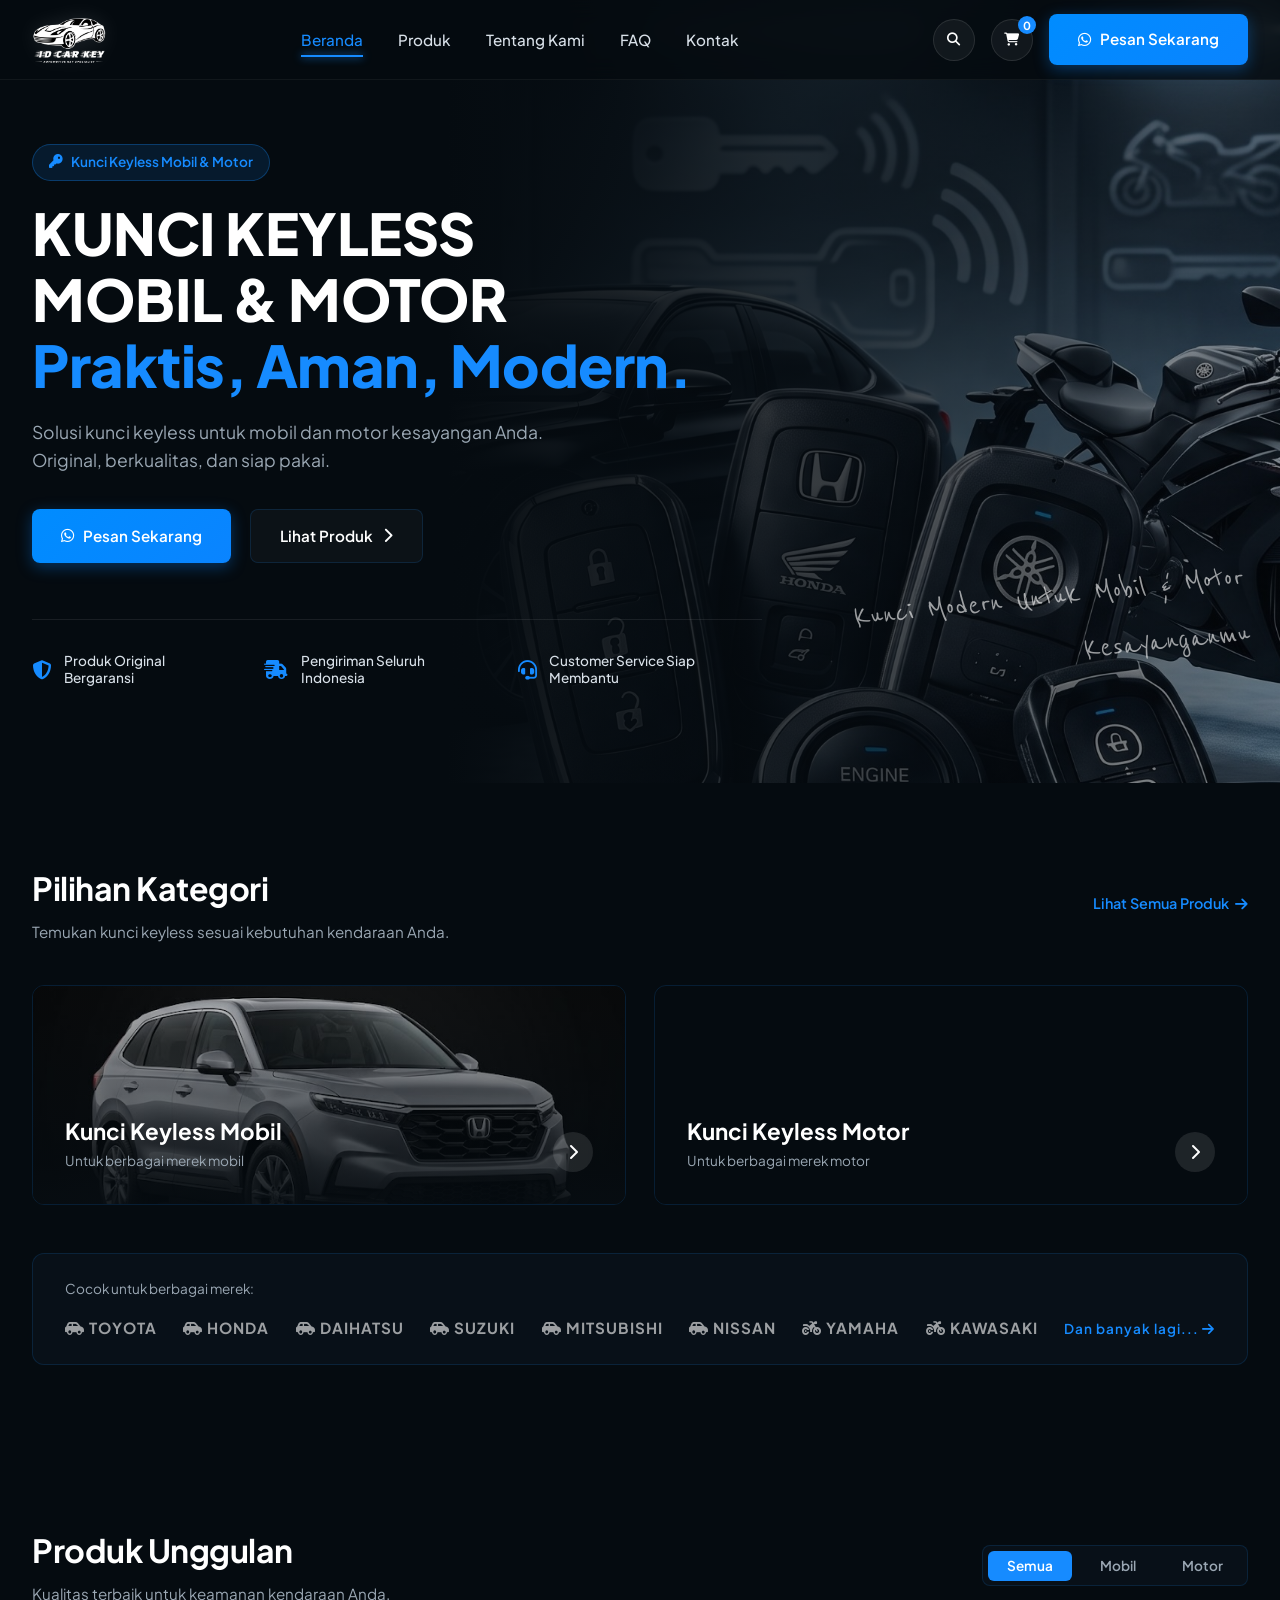
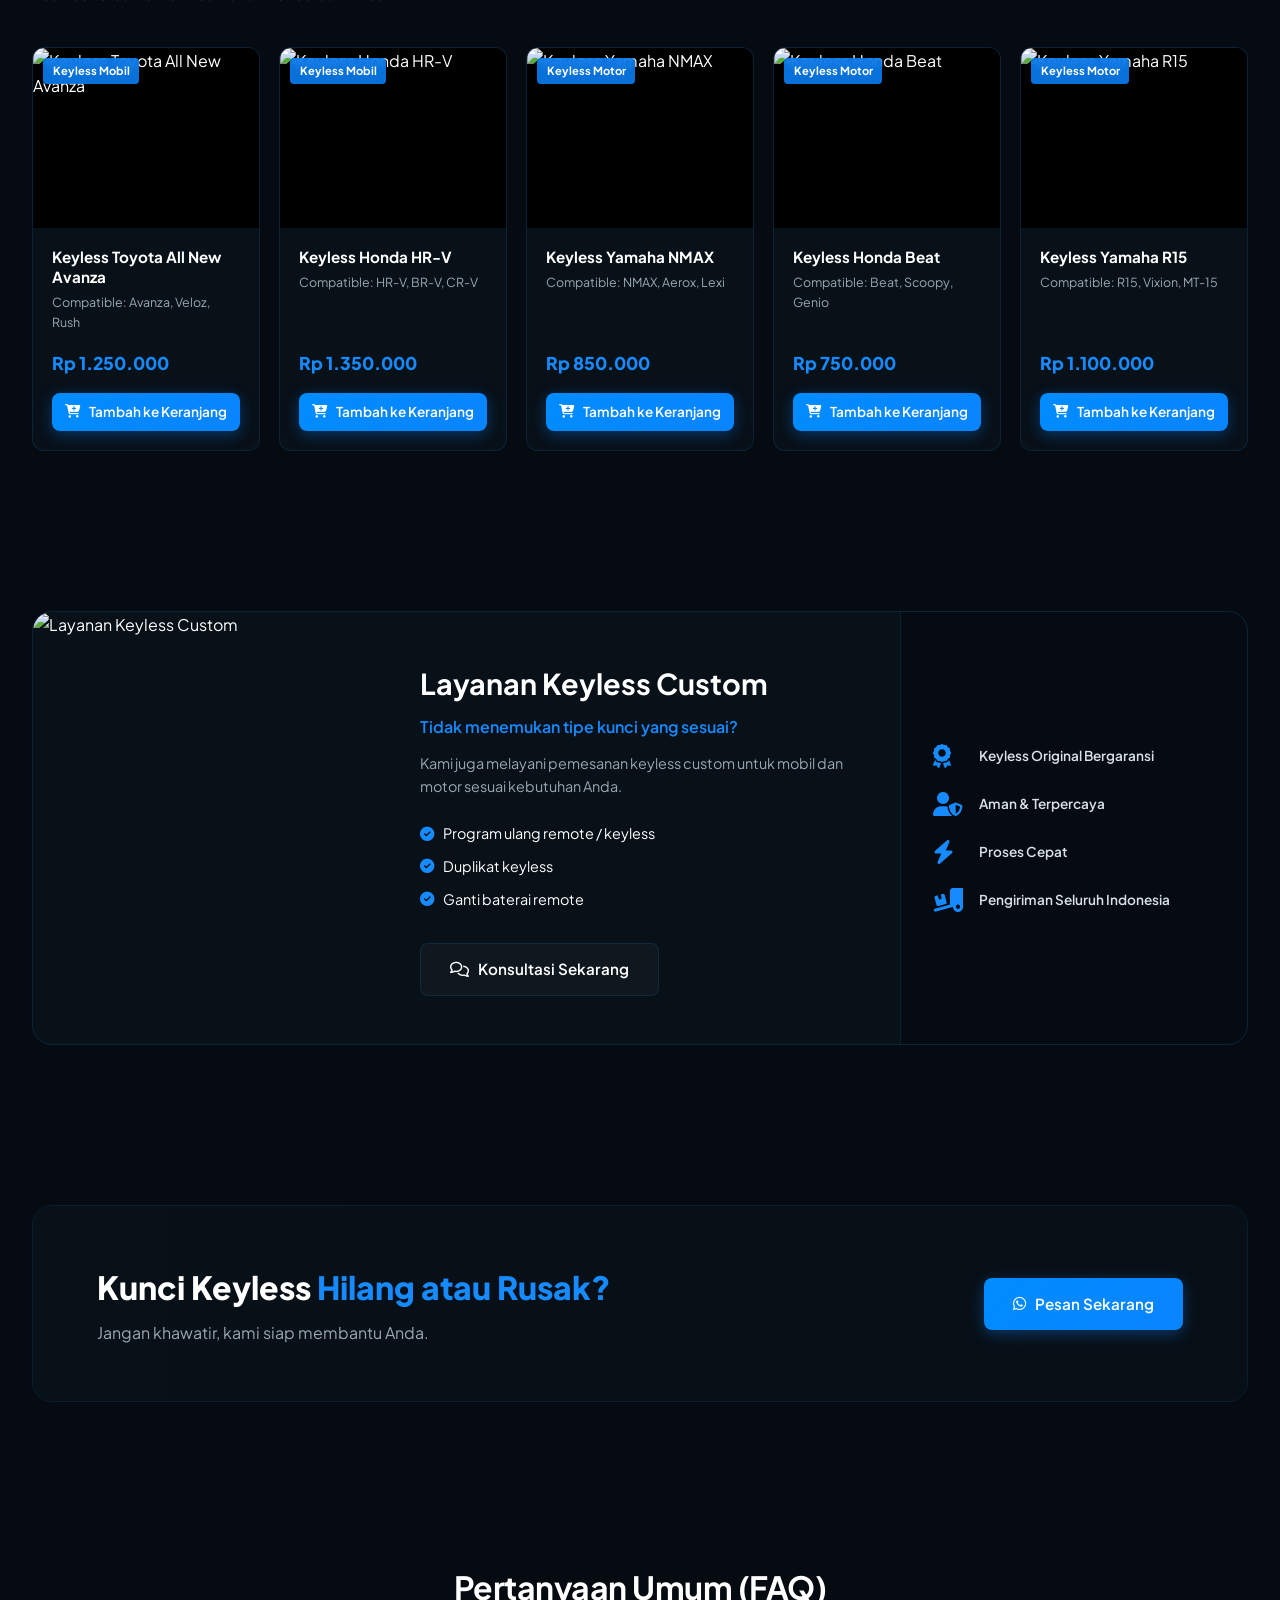
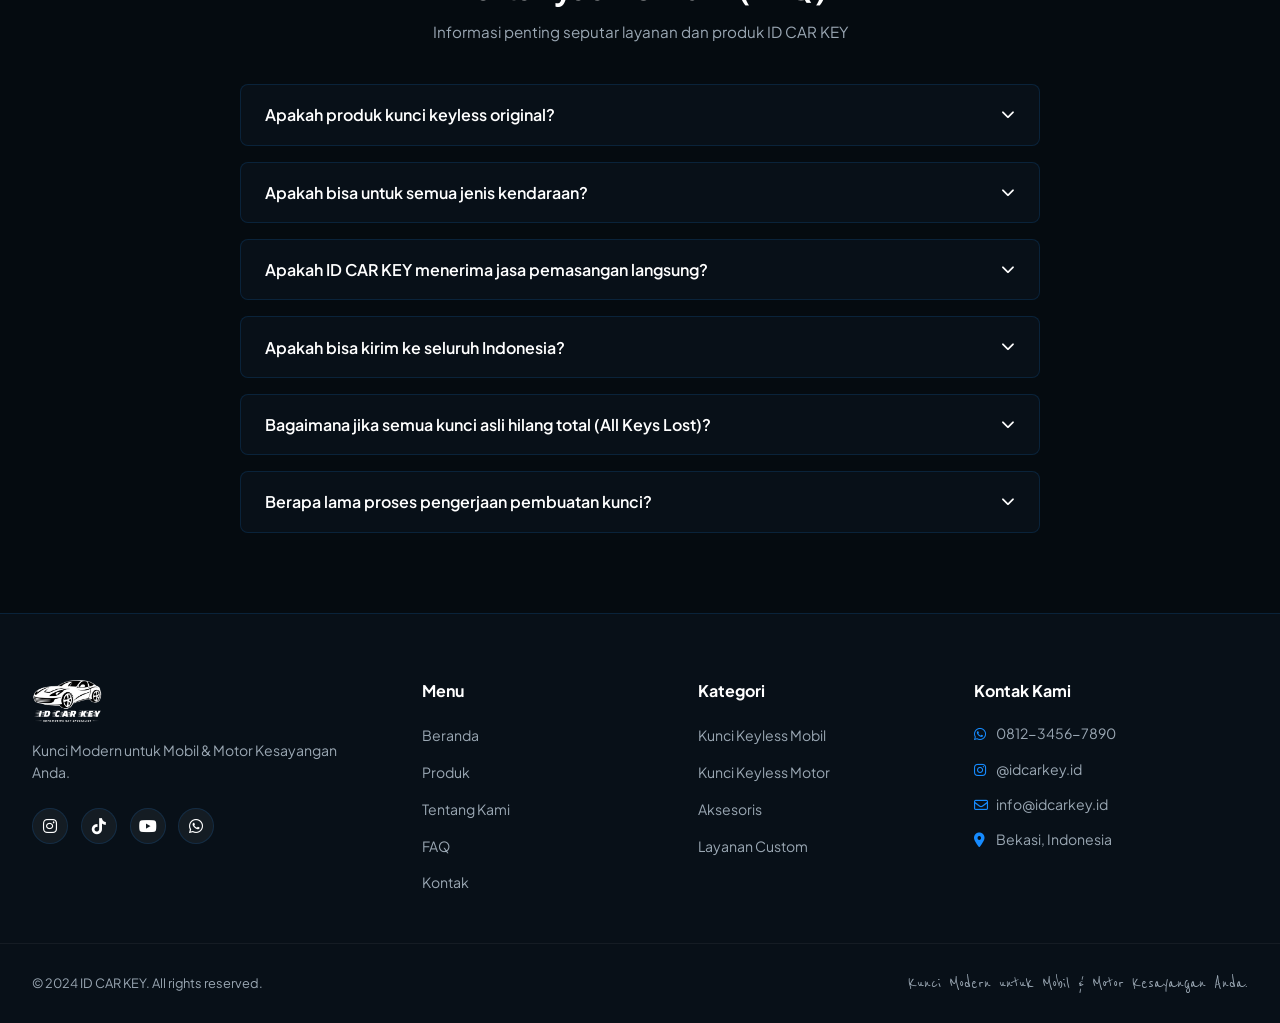
==== index.html @ 3a27d863 "Add files via upload" ====
<!DOCTYPE html>
<html lang="id">
<head>
    <meta charset="UTF-8">
    <meta name="viewport" content="width=device-width, initial-scale=1.0">
    <title>ID CAR KEY - Kunci Keyless Mobil & Motor</title>
    <meta name="description" content="ID CAR KEY menyediakan kunci keyless mobil dan motor, duplikat remote, keyless custom, dan layanan automotive key specialist profesional.">
    
    <!-- Google Fonts -->
    <link rel="preconnect" href="https://fonts.googleapis.com">
    <link rel="preconnect" href="https://fonts.gstatic.com" crossorigin>
    <link href="https://fonts.googleapis.com/css2?family=Plus+Jakarta+Sans:wght@400;500;600;700;800&family=Reenie+Beanie&display=swap" rel="stylesheet">
    
    <!-- Font Awesome Icons -->
    <link rel="stylesheet" href="https://cdnjs.cloudflare.com/ajax/libs/font-awesome/6.4.0/css/all.min.css">
    
    <!-- Main CSS -->
    <link rel="stylesheet" href="css/style.css">
</head>
<body>

    <!-- ==================== HEADER / NAVBAR ==================== -->
    <header class="header" id="header">
        <div class="container nav-container">
            <!-- Logo -->
            <a href="#" class="brand-logo">
                <img src="assets/images/logo.png" alt="ID CAR KEY Automotive Key Specialist Logo" class="logo-img">
            </a>

            <!-- Desktop Navigation Links -->
            <nav class="nav-menu">
                <ul class="nav-list">
                    <li><a href="#home" class="nav-link active">Beranda</a></li>
                    <li><a href="#produk" class="nav-link">Produk</a></li>
                    <li><a href="#tentang" class="nav-link">Tentang Kami</a></li>
                    <li><a href="#faq" class="nav-link">FAQ</a></li>
                    <li><a href="#kontak" class="nav-link">Kontak</a></li>
                </ul>
            </nav>

            <!-- Nav Action Buttons -->
            <div class="nav-actions">
                <button class="icon-btn" id="search-toggle-btn" aria-label="Cari Produk">
                    <i class="fa-solid fa-magnifying-glass"></i>
                </button>
                <button class="icon-btn cart-btn" id="cart-toggle-btn" aria-label="Keranjang Belanja">
                    <i class="fa-solid fa-cart-shopping"></i>
                    <span class="cart-badge" id="cart-badge-count">0</span>
                </button>
                <a href="https://wa.me/6281234567890?text=Halo%20ID%20CAR%20KEY%2C%20saya%20ingin%20konsultasi%20mengenai%20kunci%20keyless." target="_blank" class="btn btn-primary nav-cta-btn">
                    <i class="fa-brands fa-whatsapp"></i> Pesan Sekarang
                </a>
                <button class="hamburger-btn" id="hamburger-btn" aria-label="Buka Menu Mobile">
                    <span></span>
                    <span></span>
                    <span></span>
                </button>
            </div>
        </div>

        <!-- Mobile Navigation Drawer -->
        <div class="mobile-menu" id="mobile-menu">
            <ul class="mobile-nav-list">
                <li><a href="#home" class="mobile-nav-link">Beranda</a></li>
                <li><a href="#produk" class="mobile-nav-link">Produk</a></li>
                <li><a href="#tentang" class="mobile-nav-link">Tentang Kami</a></li>
                <li><a href="#faq" class="mobile-nav-link">FAQ</a></li>
                <li><a href="#kontak" class="mobile-nav-link">Kontak</a></li>
            </ul>
            <div class="mobile-menu-footer">
                <a href="https://wa.me/6281234567890?text=Halo%20ID%20CAR%20KEY%2C%20saya%20ingin%20konsultasi%20mengenai%20kunci%20keyless." target="_blank" class="btn btn-primary btn-full">
                    <i class="fa-brands fa-whatsapp"></i> Pesan Sekarang
                </a>
            </div>
        </div>
    </header>

    <!-- Search Modal Interface -->
    <div class="search-modal" id="search-modal">
        <div class="search-modal-content">
            <div class="search-header">
                <i class="fa-solid fa-magnifying-glass search-icon"></i>
                <input type="text" id="search-input" placeholder="Cari tipe kendaraan atau produk (misal: Avanza, NMAX, Honda)..." autocomplete="off">
                <button class="close-search-btn" id="close-search-btn"><i class="fa-solid fa-xmark"></i></button>
            </div>
            <div class="search-results-container" id="search-results-container">
                <p class="search-placeholder-text">Ketik kata kunci untuk mencari produk keyless...</p>
            </div>
        </div>
    </div>

    <!-- ==================== MAIN CONTENT ==================== -->
    <main>

        <!-- ==================== HERO SECTION ==================== -->
        <section class="hero-section" id="home">
            <div class="hero-overlay"></div>
            <div class="container hero-container">
                <div class="hero-content">
                    <div class="badge-tag">
                        <i class="fa-solid fa-key"></i> Kunci Keyless Mobil & Motor
                    </div>
                    <h1 class="hero-title">
                        KUNCI KEYLESS<br>
                        MOBIL & MOTOR<br>
                        <span class="text-highlight">Praktis, Aman, Modern.</span>
                    </h1>
                    <p class="hero-description">
                        Solusi kunci keyless untuk mobil dan motor kesayangan Anda. Original, berkualitas, dan siap pakai.
                    </p>
                    <div class="hero-cta-group">
                        <a href="https://wa.me/6281234567890?text=Halo%20ID%20CAR%20KEY%2C%20saya%20ingin%20konsultasi%20mengenai%20kunci%20keyless." target="_blank" class="btn btn-primary">
                            <i class="fa-brands fa-whatsapp"></i> Pesan Sekarang
                        </a>
                        <a href="#produk" class="btn btn-outline">
                            Lihat Produk <i class="fa-solid fa-chevron-right"></i>
                        </a>
                    </div>
                    <div class="trust-points">
                        <div class="trust-item">
                            <div class="trust-icon"><i class="fa-solid fa-shield-halved"></i></div>
                            <div class="trust-text">Produk Original Bergaransi</div>
                        </div>
                        <div class="trust-item">
                            <div class="trust-icon"><i class="fa-solid fa-truck-fast"></i></div>
                            <div class="trust-text">Pengiriman Seluruh Indonesia</div>
                        </div>
                        <div class="trust-item">
                            <div class="trust-icon"><i class="fa-solid fa-headset"></i></div>
                            <div class="trust-text">Customer Service Siap Membantu</div>
                        </div>
                    </div>
                </div>
                <div class="hero-badge-decoration">
                    <span class="handwritten-tag">Kunci Modern Untuk Mobil & Motor Kesayanganmu</span>
                </div>
            </div>
        </section>

        <!-- ==================== CATEGORY SECTION ==================== -->
        <section class="section category-section" id="kategori">
            <div class="container">
                <div class="section-header flex-between">
                    <div>
                        <h2 class="section-title">Pilihan Kategori</h2>
                        <p class="section-subtitle">Temukan kunci keyless sesuai kebutuhan kendaraan Anda.</p>
                    </div>
                    <a href="#produk" class="link-more">Lihat Semua Produk <i class="fa-solid fa-arrow-right"></i></a>
                </div>

                <div class="category-grid">
                    <!-- Category 1: Mobil -->
                    <div class="category-card" data-category="mobil">
                        <div class="category-bg" style="background-image: url('assets/images/cat-car.jpg');"></div>
                        <div class="category-overlay"></div>
                        <div class="category-content">
                            <h3 class="category-title">Kunci Keyless Mobil</h3>
                            <p class="category-subtext">Untuk berbagai merek mobil</p>
                        </div>
                        <div class="category-arrow">
                            <i class="fa-solid fa-chevron-right"></i>
                        </div>
                    </div>

                    <!-- Category 2: Motor -->
                    <div class="category-card" data-category="motor">
                        <div class="category-bg" style="background-image: url('assets/images/cat-motorbike.jpg');"></div>
                        <div class="category-overlay"></div>
                        <div class="category-content">
                            <h3 class="category-title">Kunci Keyless Motor</h3>
                            <p class="category-subtext">Untuk berbagai merek motor</p>
                        </div>
                        <div class="category-arrow">
                            <i class="fa-solid fa-chevron-right"></i>
                        </div>
                    </div>
                </div>

                <!-- Brand Slider / List -->
                <div class="brand-section">
                    <p class="brand-title">Cocok untuk berbagai merek:</p>
                    <div class="brand-grid">
                        <div class="brand-item"><span class="brand-logo-text"><i class="fa-solid fa-car-side"></i> TOYOTA</span></div>
                        <div class="brand-item"><span class="brand-logo-text"><i class="fa-solid fa-car-side"></i> HONDA</span></div>
                        <div class="brand-item"><span class="brand-logo-text"><i class="fa-solid fa-car-side"></i> DAIHATSU</span></div>
                        <div class="brand-item"><span class="brand-logo-text"><i class="fa-solid fa-car-side"></i> SUZUKI</span></div>
                        <div class="brand-item"><span class="brand-logo-text"><i class="fa-solid fa-car-side"></i> MITSUBISHI</span></div>
                        <div class="brand-item"><span class="brand-logo-text"><i class="fa-solid fa-car-side"></i> NISSAN</span></div>
                        <div class="brand-item"><span class="brand-logo-text"><i class="fa-solid fa-motorcycle"></i> YAMAHA</span></div>
                        <div class="brand-item"><span class="brand-logo-text"><i class="fa-solid fa-motorcycle"></i> KAWASAKI</span></div>
                        <div class="brand-item brand-more"><a href="#kontak">Dan banyak lagi... <i class="fa-solid fa-arrow-right"></i></a></div>
                    </div>
                </div>
            </div>
        </section>

        <!-- ==================== FEATURED PRODUCTS ==================== -->
        <section class="section product-section" id="produk">
            <div class="container">
                <div class="section-header flex-between">
                    <div>
                        <h2 class="section-title">Produk Unggulan</h2>
                        <p class="section-subtitle">Kualitas terbaik untuk keamanan kendaraan Anda.</p>
                    </div>
                    <div class="filter-btn-group">
                        <button class="filter-btn active" data-filter="all">Semua</button>
                        <button class="filter-btn" data-filter="mobil">Mobil</button>
                        <button class="filter-btn" data-filter="motor">Motor</button>
                    </div>
                </div>

                <div class="product-grid" id="product-grid">
                    <!-- Produk render via JS -->
                </div>
            </div>
        </section>

        <!-- ==================== CUSTOM KEYLESS SERVICE ==================== -->
        <section class="section service-section" id="layanan">
            <div class="container">
                <div class="service-card-wrapper">
                    <div class="service-image-container">
                        <img src="assets/images/custom-service.jpg" alt="Layanan Keyless Custom" loading="lazy">
                        <div class="service-image-overlay"></div>
                    </div>
                    <div class="service-content-container">
                        <h2 class="service-title">Layanan Keyless Custom</h2>
                        <p class="service-highlight">Tidak menemukan tipe kunci yang sesuai?</p>
                        <p class="service-description">
                            Kami juga melayani pemesanan keyless custom untuk mobil dan motor sesuai kebutuhan Anda.
                        </p>
                        <ul class="service-checklist">
                            <li><i class="fa-solid fa-circle-check"></i> Program ulang remote / keyless</li>
                            <li><i class="fa-solid fa-circle-check"></i> Duplikat keyless</li>
                            <li><i class="fa-solid fa-circle-check"></i> Ganti baterai remote</li>
                        </ul>
                        <a href="https://wa.me/6281234567890?text=Halo%20ID%20CAR%20KEY%2C%20saya%20ingin%20konsultasi%20mengenai%20layanan%20custom%20keyless." target="_blank" class="btn btn-outline service-cta-btn">
                            <i class="fa-regular fa-comments"></i> Konsultasi Sekarang
                        </a>
                    </div>
                    <div class="service-features-side">
                        <div class="feature-box">
                            <i class="fa-solid fa-award"></i>
                            <h4>Keyless Original Bergaransi</h4>
                        </div>
                        <div class="feature-box">
                            <i class="fa-solid fa-user-shield"></i>
                            <h4>Aman & Terpercaya</h4>
                        </div>
                        <div class="feature-box">
                            <i class="fa-solid fa-bolt"></i>
                            <h4>Proses Cepat</h4>
                        </div>
                        <div class="feature-box">
                            <i class="fa-solid fa-truck-ramp-box"></i>
                            <h4>Pengiriman Seluruh Indonesia</h4>
                        </div>
                    </div>
                </div>
            </div>
        </section>

        <!-- ==================== CTA BANNER SECTION ==================== -->
        <section class="section cta-section">
            <div class="container">
                <div class="cta-banner">
                    <div class="cta-bg" style="background-image: url('assets/images/cta-bg.jpg');"></div>
                    <div class="cta-overlay"></div>
                    <div class="cta-content flex-between">
                        <div class="cta-text-wrapper">
                            <h2 class="cta-heading">Kunci Keyless <span class="text-highlight">Hilang atau Rusak?</span></h2>
                            <p class="cta-subheading">Jangan khawatir, kami siap membantu Anda.</p>
                        </div>
                        <a href="https://wa.me/6281234567890?text=Halo%20ID%20CAR%20KEY%2C%20kunci%20saya%20hilang%2Frusak%2C%20mohon%20bantuannya." target="_blank" class="btn btn-primary cta-btn">
                            <i class="fa-brands fa-whatsapp"></i> Pesan Sekarang
                        </a>
                    </div>
                </div>
            </div>
        </section>

        <!-- ==================== ABOUT & FAQ SECTION ==================== -->
        <section class="section faq-section" id="faq">
            <div class="container">
                <div class="section-header text-center">
                    <h2 class="section-title">Pertanyaan Umum (FAQ)</h2>
                    <p class="section-subtitle">Informasi penting seputar layanan dan produk ID CAR KEY</p>
                </div>

                <div class="faq-accordion-wrapper">
                    <div class="faq-item">
                        <button class="faq-question">
                            <span>Apakah produk kunci keyless original?</span>
                            <i class="fa-solid fa-chevron-down faq-icon"></i>
                        </button>
                        <div class="faq-answer">
                            <p>Ya, seluruh modul dan remote keyless yang kami jual merupakan produk OEM/Original bergaransi resmi, teruji aman dan kompatibel penuh dengan sistem immobilizer kendaraan Anda.</p>
                        </div>
                    </div>

                    <div class="faq-item">
                        <button class="faq-question">
                            <span>Apakah bisa untuk semua jenis kendaraan?</span>
                            <i class="fa-solid fa-chevron-down faq-icon"></i>
                        </button>
                        <div class="faq-answer">
                            <p>Kami melayani sebagian besar merek dan tipe mobil serta motor modern yang beredar di Indonesia (Toyota, Honda, Yamaha, Suzuki, Mitsubishi, Nissan, dll). Anda dapat berkonsultasi via WhatsApp jika tipe kendaraan Anda tidak terdaftar.</p>
                        </div>
                    </div>

                    <div class="faq-item">
                        <button class="faq-question">
                            <span>Apakah ID CAR KEY menerima jasa pemasangan langsung?</span>
                            <i class="fa-solid fa-chevron-down faq-icon"></i>
                        </button>
                        <div class="faq-answer">
                            <p>Tentu, kami menyediakan layanan pemrograman dan instalasi langsung di workshop kami maupun layanan home service untuk wilayah Bekasi, Jakarta, dan sekitarnya.</p>
                        </div>
                    </div>

                    <div class="faq-item">
                        <button class="faq-question">
                            <span>Apakah bisa kirim ke seluruh Indonesia?</span>
                            <i class="fa-solid fa-chevron-down faq-icon"></i>
                        </button>
                        <div class="faq-answer">
                            <p>Ya! Kami melayani pengiriman produk kunci keyless siap pakai / duplikat ke seluruh pelosok Indonesia menggunakan kurir terpercaya dengan keamanan packing terjamin.</p>
                        </div>
                    </div>

                    <div class="faq-item">
                        <button class="faq-question">
                            <span>Bagaimana jika semua kunci asli hilang total (All Keys Lost)?</span>
                            <i class="fa-solid fa-chevron-down faq-icon"></i>
                        </button>
                        <div class="faq-answer">
                            <p>Jangan panik. Tim teknisi kami memiliki peralatan khusus untuk menduplikasi dan melakukan reset ECU / Smart Key ID langsung pada kendaraan Anda tanpa perlu mengganti seluruh komponen komputer mobil/motor.</p>
                        </div>
                    </div>

                    <div class="faq-item">
                        <button class="faq-question">
                            <span>Berapa lama proses pengerjaan pembuatan kunci?</span>
                            <i class="fa-solid fa-chevron-down faq-icon"></i>
                        </button>
                        <div class="faq-answer">
                            <p>Proses duplikasi atau pemrograman ulang kunci rata-rata membutuhkan waktu sekitar 30–60 menit tergantung jenis dan kerumitan sistem immobilizer kendaraan.</p>
                        </div>
                    </div>
                </div>
            </div>
        </section>

    </main>

    <!-- ==================== SHOPPING CART DRAWER ==================== -->
    <div class="cart-drawer-overlay" id="cart-drawer-overlay"></div>
    <div class="cart-drawer" id="cart-drawer">
        <div class="cart-drawer-header flex-between">
            <h3><i class="fa-solid fa-cart-shopping"></i> Keranjang Belanja</h3>
            <button class="close-cart-btn" id="close-cart-btn"><i class="fa-solid fa-xmark"></i></button>
        </div>

        <div class="cart-drawer-body" id="cart-drawer-body">
            <!-- Cart Items Rendered Dynamically -->
        </div>

        <div class="cart-drawer-footer">
            <div class="cart-summary-line flex-between">
                <span>Total Items:</span>
                <span id="cart-total-count">0</span>
            </div>
            <div class="cart-summary-line flex-between cart-total-price-line">
                <span>Total:</span>
                <span class="cart-total-price" id="cart-total-price">Rp 0</span>
            </div>
            <button class="btn btn-primary btn-full checkout-wa-btn" id="checkout-wa-btn">
                <i class="fa-brands fa-whatsapp"></i> Checkout via WhatsApp
            </button>
        </div>
    </div>

    <!-- ==================== FOOTER ==================== -->
    <footer class="footer" id="kontak">
        <div class="container footer-top-grid">
            <!-- Col 1: Brand Info -->
            <div class="footer-col brand-col">
                <a href="#" class="footer-logo">
                    <img src="assets/images/logo.png" alt="ID CAR KEY Logo">
                </a>
                <p class="footer-tagline-text">
                    Kunci Modern untuk Mobil & Motor Kesayangan Anda.
                </p>
                <div class="social-links">
                    <a href="https://instagram.com" target="_blank" aria-label="Instagram"><i class="fa-brands fa-instagram"></i></a>
                    <a href="https://tiktok.com" target="_blank" aria-label="TikTok"><i class="fa-brands fa-tiktok"></i></a>
                    <a href="https://youtube.com" target="_blank" aria-label="YouTube"><i class="fa-brands fa-youtube"></i></a>
                    <a href="https://wa.me/6281234567890" target="_blank" aria-label="WhatsApp"><i class="fa-brands fa-whatsapp"></i></a>
                </div>
            </div>

            <!-- Col 2: Navigation Links -->
            <div class="footer-col">
                <h4 class="footer-heading">Menu</h4>
                <ul class="footer-links">
                    <li><a href="#home">Beranda</a></li>
                    <li><a href="#produk">Produk</a></li>
                    <li><a href="#tentang">Tentang Kami</a></li>
                    <li><a href="#faq">FAQ</a></li>
                    <li><a href="#kontak">Kontak</a></li>
                </ul>
            </div>

            <!-- Col 3: Categories -->
            <div class="footer-col">
                <h4 class="footer-heading">Kategori</h4>
                <ul class="footer-links">
                    <li><a href="#produk">Kunci Keyless Mobil</a></li>
                    <li><a href="#produk">Kunci Keyless Motor</a></li>
                    <li><a href="#produk">Aksesoris</a></li>
                    <li><a href="#layanan">Layanan Custom</a></li>
                </ul>
            </div>

            <!-- Col 4: Contact Info -->
            <div class="footer-col contact-col">
                <h4 class="footer-heading">Kontak Kami</h4>
                <ul class="footer-contact-list">
                    <li><i class="fa-brands fa-whatsapp"></i> 0812-3456-7890</li>
                    <li><i class="fa-brands fa-instagram"></i> @idcarkey.id</li>
                    <li><i class="fa-regular fa-envelope"></i> info@idcarkey.id</li>
                    <li><i class="fa-solid fa-location-dot"></i> Bekasi, Indonesia</li>
                </ul>
            </div>
        </div>

        <div class="footer-bottom">
            <div class="container flex-between footer-bottom-content">
                <p>&copy; 2024 ID CAR KEY. All rights reserved.</p>
                <p class="footer-motto">Kunci Modern untuk Mobil & Motor Kesayangan Anda.</p>
            </div>
        </div>
    </footer>

    <!-- Main JS -->
    <script src="js/script.js"></script>
</body>
</html>
---- css/style.css ----
/* ==========================================================================
   ID CAR KEY - Automotive Key Specialist
   Stylesheets (Dark Luxury & Electric Blue Theme)
   ========================================================================== */

/* --------------------------------------------------------------------------
   1. RESET & VARIABLES
   -------------------------------------------------------------------------- */
:root {
    /* Color Palette */
    --bg-dark-1: #050B10;
    --bg-dark-2: #081018;
    --bg-dark-3: #0B141D;
    
    --card-bg: rgba(11, 20, 29, 0.7);
    --card-border: rgba(22, 139, 255, 0.15);
    --card-border-hover: rgba(22, 139, 255, 0.5);
    
    --accent-blue-1: #008CFF;
    --accent-blue-2: #168BFF;
    --accent-blue-3: #0A84FF;
    --blue-glow: rgba(10, 132, 255, 0.35);
    
    --text-white: #FFFFFF;
    --text-muted: #D8E0E8;
    --text-sub: #9AA7B3;
    
    /* Fonts */
    --font-main: 'Plus Jakarta Sans', -apple-system, BlinkMacSystemFont, 'Segoe UI', Roboto, sans-serif;
    --font-script: 'Reenie Beanie', cursive;
    
    /* Layout */
    --max-width: 1440px;
    --header-height: 80px;
    --radius-sm: 8px;
    --radius-md: 12px;
    --radius-lg: 20px;
    --transition: all 0.3s cubic-bezier(0.25, 0.8, 0.25, 1);
}

*, *::before, *::after {
    box-sizing: border-box;
    margin: 0;
    padding: 0;
}

html {
    scroll-behavior: smooth;
    font-size: 16px;
}

body {
    background-color: var(--bg-dark-1);
    color: var(--text-white);
    font-family: var(--font-main);
    line-height: 1.6;
    overflow-x: hidden;
    -webkit-font-smoothing: antialiased;
}

a {
    color: inherit;
    text-decoration: none;
    transition: var(--transition);
}

ul {
    list-style: none;
}

img {
    max-width: 100%;
    height: auto;
    display: block;
}

button {
    cursor: pointer;
    font-family: inherit;
    border: none;
    outline: none;
    background: none;
}

/* Container */
.container {
    width: 100%;
    max-width: var(--max-width);
    margin: 0 auto;
    padding: 0 2rem;
}

/* Flex Utilities */
.flex-between {
    display: flex;
    justify-content: space-between;
    align-items: center;
}

.text-center {
    text-align: center;
}

.text-highlight {
    color: var(--accent-blue-2);
}

/* --------------------------------------------------------------------------
   2. BUTTONS & UI ELEMENTS
   -------------------------------------------------------------------------- */
.btn {
    display: inline-flex;
    align-items: center;
    justify-content: center;
    gap: 0.6rem;
    padding: 0.85rem 1.8rem;
    font-size: 0.95rem;
    font-weight: 600;
    border-radius: var(--radius-sm);
    transition: var(--transition);
    white-space: nowrap;
}

.btn-primary {
    background: linear-gradient(135deg, var(--accent-blue-1), var(--accent-blue-3));
    color: var(--text-white);
    box-shadow: 0 4px 15px var(--blue-glow);
}

.btn-primary:hover {
    background: linear-gradient(135deg, var(--accent-blue-3), var(--accent-blue-1));
    box-shadow: 0 6px 25px rgba(10, 132, 255, 0.6);
    transform: translateY(-2px);
}

.btn-outline {
    background: rgba(255, 255, 255, 0.03);
    border: 1px solid var(--card-border);
    color: var(--text-white);
}

.btn-outline:hover {
    border-color: var(--accent-blue-2);
    background: rgba(22, 139, 255, 0.1);
    color: var(--accent-blue-2);
    transform: translateY(-2px);
}

.btn-full {
    width: 100%;
}

.icon-btn {
    width: 42px;
    height: 42px;
    border-radius: 50%;
    background: rgba(255, 255, 255, 0.05);
    border: 1px solid rgba(255, 255, 255, 0.1);
    color: var(--text-white);
    display: inline-flex;
    align-items: center;
    justify-content: center;
    transition: var(--transition);
    position: relative;
}

.icon-btn:hover {
    background: rgba(22, 139, 255, 0.2);
    border-color: var(--accent-blue-2);
    color: var(--accent-blue-2);
}

/* Badge Tags */
.badge-tag {
    display: inline-flex;
    align-items: center;
    gap: 0.5rem;
    background: rgba(22, 139, 255, 0.12);
    border: 1px solid rgba(22, 139, 255, 0.3);
    color: var(--accent-blue-2);
    padding: 0.4rem 1rem;
    border-radius: 50px;
    font-size: 0.85rem;
    font-weight: 600;
    margin-bottom: 1.2rem;
}

/* --------------------------------------------------------------------------
   3. HEADER & NAVIGATION
   -------------------------------------------------------------------------- */
.header {
    position: fixed;
    top: 0;
    left: 0;
    width: 100%;
    height: var(--header-height);
    z-index: 1000;
    background: rgba(5, 11, 16, 0.85);
    backdrop-filter: blur(12px);
    border-bottom: 1px solid rgba(255, 255, 255, 0.05);
    transition: var(--transition);
}

.header.scrolled {
    background: rgba(5, 11, 16, 0.95);
    border-bottom-color: var(--card-border);
    box-shadow: 0 10px 30px rgba(0, 0, 0, 0.5);
}

.nav-container {
    height: 100%;
    display: flex;
    align-items: center;
    justify-content: space-between;
}

.brand-logo {
    display: flex;
    align-items: center;
}

.logo-img {
    height: 48px;
    width: auto;
    filter: drop-shadow(0 0 10px rgba(255,255,255,0.1));
}

.nav-list {
    display: flex;
    gap: 2.2rem;
}

.nav-link {
    font-size: 0.95rem;
    font-weight: 500;
    color: var(--text-muted);
    position: relative;
    padding: 0.5rem 0;
}

.nav-link:hover, .nav-link.active {
    color: var(--accent-blue-2);
}

.nav-link.active::after {
    content: '';
    position: absolute;
    bottom: 0;
    left: 0;
    width: 100%;
    height: 2px;
    background: var(--accent-blue-2);
    box-shadow: 0 0 8px var(--accent-blue-2);
}

.nav-actions {
    display: flex;
    align-items: center;
    gap: 1rem;
}

.cart-badge {
    position: absolute;
    top: -4px;
    right: -4px;
    background: var(--accent-blue-2);
    color: #fff;
    font-size: 0.7rem;
    font-weight: 700;
    width: 18px;
    height: 18px;
    border-radius: 50%;
    display: flex;
    align-items: center;
    justify-content: center;
}

.hamburger-btn {
    display: none;
    flex-direction: column;
    justify-content: space-between;
    width: 28px;
    height: 20px;
}

.hamburger-btn span {
    width: 100%;
    height: 2px;
    background-color: var(--text-white);
    border-radius: 2px;
    transition: var(--transition);
}

.hamburger-btn.active span:nth-child(1) {
    transform: translateY(9px) rotate(45deg);
}

.hamburger-btn.active span:nth-child(2) {
    opacity: 0;
}

.hamburger-btn.active span:nth-child(3) {
    transform: translateY(-9px) rotate(-45deg);
}

/* Mobile Navigation */
.mobile-menu {
    position: fixed;
    top: var(--header-height);
    left: 0;
    width: 100%;
    background: var(--bg-dark-2);
    border-bottom: 1px solid var(--card-border);
    padding: 1.5rem 2rem;
    display: flex;
    flex-direction: column;
    gap: 1.5rem;
    transform: translateY(-150%);
    transition: transform 0.4s cubic-bezier(0.16, 1, 0.3, 1);
    z-index: 999;
}

.mobile-menu.open {
    transform: translateY(0);
}

.mobile-nav-list {
    display: flex;
    flex-direction: column;
    gap: 1rem;
}

.mobile-nav-link {
    font-size: 1.1rem;
    font-weight: 600;
    color: var(--text-muted);
}

.mobile-nav-link:hover {
    color: var(--accent-blue-2);
}

/* --------------------------------------------------------------------------
   4. HERO SECTION
   -------------------------------------------------------------------------- */
.hero-section {
    position: relative;
    padding-top: calc(var(--header-height) + 4rem);
    padding-bottom: 6rem;
    min-height: 85vh;
    display: flex;
    align-items: center;
    background: url('../assets/images/hero-bg.jpg') center center/cover no-repeat;
    background-attachment: fixed;
}

.hero-overlay {
    position: absolute;
    top: 0;
    left: 0;
    width: 100%;
    height: 100%;
    background: linear-gradient(90deg, #050B10 35%, rgba(5, 11, 16, 0.75) 70%, rgba(5, 11, 16, 0.4) 100%);
    z-index: 1;
}

.hero-container {
    position: relative;
    z-index: 2;
    display: grid;
    grid-template-columns: 1.2fr 0.8fr;
    align-items: center;
}

.hero-title {
    font-size: clamp(2.3rem, 4.5vw, 3.8rem);
    font-weight: 800;
    line-height: 1.15;
    letter-spacing: -0.5px;
    margin-bottom: 1.2rem;
}

.hero-description {
    font-size: 1.1rem;
    color: var(--text-sub);
    max-width: 540px;
    margin-bottom: 2.2rem;
}

.hero-cta-group {
    display: flex;
    gap: 1.2rem;
    margin-bottom: 3.5rem;
}

.trust-points {
    display: flex;
    gap: 2rem;
    border-top: 1px solid rgba(255, 255, 255, 0.08);
    padding-top: 2rem;
}

.trust-item {
    display: flex;
    align-items: center;
    gap: 0.8rem;
}

.trust-icon {
    font-size: 1.2rem;
    color: var(--accent-blue-2);
}

.trust-text {
    font-size: 0.85rem;
    color: var(--text-muted);
    font-weight: 500;
    line-height: 1.3;
}

.hero-badge-decoration {
    text-align: right;
    align-self: flex-end;
}

.handwritten-tag {
    font-family: var(--font-script);
    font-size: 2.2rem;
    color: rgba(255, 255, 255, 0.6);
    transform: rotate(-6deg);
    display: inline-block;
}

/* --------------------------------------------------------------------------
   5. SECTIONS GENERAL
   -------------------------------------------------------------------------- */
.section {
    padding: 5rem 0;
}

.section-header {
    margin-bottom: 2.5rem;
}

.section-title {
    font-size: 2rem;
    font-weight: 700;
    letter-spacing: -0.5px;
}

.section-subtitle {
    color: var(--text-sub);
    font-size: 0.95rem;
    margin-top: 0.4rem;
}

.link-more {
    color: var(--accent-blue-2);
    font-weight: 600;
    font-size: 0.9rem;
    display: inline-flex;
    align-items: center;
    gap: 0.4rem;
}

.link-more:hover {
    gap: 0.7rem;
}

/* --------------------------------------------------------------------------
   6. CATEGORY & BRAND SECTION
   -------------------------------------------------------------------------- */
.category-grid {
    display: grid;
    grid-template-columns: 1fr 1fr;
    gap: 1.8rem;
    margin-bottom: 3rem;
}

.category-card {
    position: relative;
    height: 220px;
    border-radius: var(--radius-md);
    overflow: hidden;
    border: 1px solid var(--card-border);
    cursor: pointer;
    display: flex;
    align-items: flex-end;
    padding: 2rem;
    transition: var(--transition);
}

.category-bg {
    position: absolute;
    top: 0;
    left: 0;
    width: 100%;
    height: 100%;
    background-size: cover;
    background-position: center;
    transition: transform 0.5s ease;
}

.category-overlay {
    position: absolute;
    top: 0;
    left: 0;
    width: 100%;
    height: 100%;
    background: linear-gradient(180deg, rgba(5,11,16,0.2) 0%, rgba(5,11,16,0.9) 100%);
}

.category-content {
    position: relative;
    z-index: 2;
}

.category-title {
    font-size: 1.4rem;
    font-weight: 700;
}

.category-subtext {
    font-size: 0.85rem;
    color: var(--text-sub);
}

.category-arrow {
    position: absolute;
    right: 2rem;
    bottom: 2rem;
    z-index: 2;
    width: 40px;
    height: 40px;
    border-radius: 50%;
    background: rgba(255,255,255,0.1);
    display: flex;
    align-items: center;
    justify-content: center;
    transition: var(--transition);
}

.category-card:hover {
    border-color: var(--accent-blue-2);
    box-shadow: 0 10px 30px var(--blue-glow);
}

.category-card:hover .category-bg {
    transform: scale(1.05);
}

.category-card:hover .category-arrow {
    background: var(--accent-blue-2);
    color: #fff;
    transform: translateX(5px);
}

/* Brands */
.brand-section {
    background: var(--bg-dark-2);
    border: 1px solid var(--card-border);
    border-radius: var(--radius-md);
    padding: 1.5rem 2rem;
}

.brand-title {
    font-size: 0.85rem;
    color: var(--text-sub);
    margin-bottom: 1rem;
}

.brand-grid {
    display: flex;
    align-items: center;
    justify-content: space-between;
    flex-wrap: wrap;
    gap: 1rem;
}

.brand-item {
    color: rgba(255, 255, 255, 0.6);
    font-weight: 700;
    font-size: 0.95rem;
    letter-spacing: 1px;
}

.brand-item:hover {
    color: var(--text-white);
}

.brand-more a {
    color: var(--accent-blue-2);
    font-weight: 600;
    font-size: 0.85rem;
}

/* --------------------------------------------------------------------------
   7. PRODUCT SECTION
   -------------------------------------------------------------------------- */
.filter-btn-group {
    display: flex;
    gap: 0.5rem;
    background: var(--bg-dark-2);
    padding: 0.3rem;
    border-radius: var(--radius-sm);
    border: 1px solid var(--card-border);
}

.filter-btn {
    padding: 0.4rem 1.2rem;
    font-size: 0.85rem;
    font-weight: 600;
    color: var(--text-sub);
    border-radius: 6px;
    transition: var(--transition);
}

.filter-btn.active, .filter-btn:hover {
    background: var(--accent-blue-2);
    color: #fff;
}

.product-grid {
    display: grid;
    grid-template-columns: repeat(5, 1fr);
    gap: 1.2rem;
}

.product-card {
    background: var(--bg-dark-2);
    border: 1px solid var(--card-border);
    border-radius: var(--radius-md);
    overflow: hidden;
    display: flex;
    flex-direction: column;
    transition: var(--transition);
}

.product-card:hover {
    transform: translateY(-5px);
    border-color: var(--card-border-hover);
    box-shadow: 0 10px 25px rgba(0, 0, 0, 0.5), 0 0 15px var(--blue-glow);
}

.product-image-box {
    position: relative;
    height: 180px;
    background: #000;
    overflow: hidden;
}

.product-image-box img {
    width: 100%;
    height: 100%;
    object-fit: cover;
    transition: transform 0.5s ease;
}

.product-card:hover .product-image-box img {
    transform: scale(1.08);
}

.product-badge {
    position: absolute;
    top: 10px;
    left: 10px;
    background: rgba(10, 132, 255, 0.85);
    backdrop-filter: blur(4px);
    color: #fff;
    font-size: 0.7rem;
    font-weight: 700;
    padding: 0.25rem 0.6rem;
    border-radius: 4px;
}

.product-info {
    padding: 1.2rem;
    display: flex;
    flex-direction: column;
    flex-grow: 1;
}

.product-title {
    font-size: 0.95rem;
    font-weight: 700;
    line-height: 1.3;
    margin-bottom: 0.4rem;
}

.product-compat {
    font-size: 0.78rem;
    color: var(--text-sub);
    margin-bottom: 1rem;
}

.product-price {
    font-size: 1.1rem;
    font-weight: 800;
    color: var(--accent-blue-2);
    margin-top: auto;
    margin-bottom: 1rem;
}

.add-cart-btn {
    width: 100%;
    padding: 0.65rem;
    font-size: 0.85rem;
    border-radius: var(--radius-sm);
}

/* --------------------------------------------------------------------------
   8. CUSTOM SERVICE SECTION
   -------------------------------------------------------------------------- */
.service-card-wrapper {
    background: var(--bg-dark-2);
    border: 1px solid var(--card-border);
    border-radius: var(--radius-lg);
    display: grid;
    grid-template-columns: 0.8fr 1.2fr 0.8fr;
    overflow: hidden;
}

.service-image-container {
    position: relative;
    height: 100%;
    min-height: 280px;
}

.service-image-container img {
    width: 100%;
    height: 100%;
    object-fit: cover;
}

.service-content-container {
    padding: 3rem 2.5rem;
    display: flex;
    flex-direction: column;
    justify-content: center;
}

.service-title {
    font-size: 1.8rem;
    font-weight: 700;
    margin-bottom: 0.5rem;
}

.service-highlight {
    color: var(--accent-blue-2);
    font-weight: 600;
    margin-bottom: 0.8rem;
}

.service-description {
    color: var(--text-sub);
    font-size: 0.9rem;
    margin-bottom: 1.5rem;
}

.service-checklist {
    display: flex;
    flex-direction: column;
    gap: 0.6rem;
    margin-bottom: 2rem;
}

.service-checklist li {
    font-size: 0.9rem;
    display: flex;
    align-items: center;
    gap: 0.6rem;
}

.service-checklist i {
    color: var(--accent-blue-2);
}

.service-cta-btn {
    align-self: flex-start;
}

.service-features-side {
    background: rgba(0, 0, 0, 0.3);
    border-left: 1px solid var(--card-border);
    padding: 2rem;
    display: flex;
    flex-direction: column;
    justify-content: center;
    gap: 1.5rem;
}

.feature-box {
    display: flex;
    align-items: center;
    gap: 1rem;
}

.feature-box i {
    font-size: 1.5rem;
    color: var(--accent-blue-2);
    width: 30px;
}

.feature-box h4 {
    font-size: 0.85rem;
    font-weight: 600;
    color: var(--text-muted);
}

/* --------------------------------------------------------------------------
   9. CTA BANNER
   -------------------------------------------------------------------------- */
.cta-banner {
    position: relative;
    border-radius: var(--radius-lg);
    overflow: hidden;
    border: 1px solid var(--card-border);
}

.cta-bg {
    position: absolute;
    top: 0;
    left: 0;
    width: 100%;
    height: 100%;
    background-size: cover;
    background-position: center;
}

.cta-overlay {
    position: absolute;
    top: 0;
    left: 0;
    width: 100%;
    height: 100%;
    background: linear-gradient(90deg, rgba(8,16,24,0.95) 0%, rgba(8,16,24,0.8) 100%);
}

.cta-content {
    position: relative;
    z-index: 2;
    padding: 3.5rem 4rem;
}

.cta-heading {
    font-size: 2rem;
    font-weight: 800;
}

.cta-subheading {
    color: var(--text-sub);
    font-size: 1rem;
    margin-top: 0.4rem;
}

/* --------------------------------------------------------------------------
   10. FAQ SECTION
   -------------------------------------------------------------------------- */
.faq-accordion-wrapper {
    max-width: 800px;
    margin: 0 auto;
    display: flex;
    flex-direction: column;
    gap: 1rem;
}

.faq-item {
    background: var(--bg-dark-2);
    border: 1px solid var(--card-border);
    border-radius: var(--radius-sm);
    overflow: hidden;
}

.faq-question {
    width: 100%;
    padding: 1.2rem 1.5rem;
    text-align: left;
    color: var(--text-white);
    font-size: 1rem;
    font-weight: 600;
    display: flex;
    justify-content: space-between;
    align-items: center;
    transition: var(--transition);
}

.faq-question:hover {
    color: var(--accent-blue-2);
}

.faq-icon {
    font-size: 0.85rem;
    transition: transform 0.3s ease;
}

.faq-item.active .faq-icon {
    transform: rotate(180deg);
    color: var(--accent-blue-2);
}

.faq-answer {
    max-height: 0;
    overflow: hidden;
    transition: max-height 0.3s cubic-bezier(0, 1, 0, 1);
    background: rgba(0, 0, 0, 0.2);
}

.faq-answer p {
    padding: 1.2rem 1.5rem;
    font-size: 0.9rem;
    color: var(--text-sub);
    line-height: 1.6;
}

/* --------------------------------------------------------------------------
   11. CART DRAWER & SEARCH MODAL
   -------------------------------------------------------------------------- */
.cart-drawer-overlay {
    position: fixed;
    top: 0;
    left: 0;
    width: 100%;
    height: 100%;
    background: rgba(0, 0, 0, 0.7);
    backdrop-filter: blur(4px);
    z-index: 1050;
    opacity: 0;
    visibility: hidden;
    transition: var(--transition);
}

.cart-drawer-overlay.active {
    opacity: 1;
    visibility: visible;
}

.cart-drawer {
    position: fixed;
    top: 0;
    right: 0;
    width: 400px;
    max-width: 100%;
    height: 100%;
    background: var(--bg-dark-2);
    border-left: 1px solid var(--card-border);
    z-index: 1100;
    display: flex;
    flex-direction: column;
    transform: translateX(100%);
    transition: transform 0.4s cubic-bezier(0.16, 1, 0.3, 1);
}

.cart-drawer.open {
    transform: translateX(0);
}

.cart-drawer-header {
    padding: 1.5rem;
    border-bottom: 1px solid var(--card-border);
}

.cart-drawer-body {
    flex-grow: 1;
    padding: 1.5rem;
    overflow-y: auto;
    display: flex;
    flex-direction: column;
    gap: 1rem;
}

.cart-item {
    display: flex;
    gap: 1rem;
    background: var(--bg-dark-3);
    border: 1px solid var(--card-border);
    padding: 0.8rem;
    border-radius: var(--radius-sm);
    align-items: center;
}

.cart-item-img {
    width: 60px;
    height: 60px;
    object-fit: cover;
    border-radius: 4px;
}

.cart-item-info {
    flex-grow: 1;
}

.cart-item-title {
    font-size: 0.85rem;
    font-weight: 700;
}

.cart-item-price {
    font-size: 0.85rem;
    color: var(--accent-blue-2);
    font-weight: 700;
}

.cart-qty-ctrl {
    display: flex;
    align-items: center;
    gap: 0.5rem;
    margin-top: 0.4rem;
}

.qty-btn {
    width: 22px;
    height: 22px;
    background: rgba(255,255,255,0.1);
    border-radius: 4px;
    color: #fff;
    display: flex;
    align-items: center;
    justify-content: center;
    font-size: 0.75rem;
}

.qty-count {
    font-size: 0.85rem;
    font-weight: 600;
}

.cart-drawer-footer {
    padding: 1.5rem;
    border-top: 1px solid var(--card-border);
    background: var(--bg-dark-3);
}

.cart-summary-line {
    font-size: 0.9rem;
    color: var(--text-sub);
    margin-bottom: 0.5rem;
}

.cart-total-price-line {
    font-size: 1.1rem;
    font-weight: 800;
    color: var(--text-white);
    margin-bottom: 1.2rem;
}

.cart-total-price {
    color: var(--accent-blue-2);
}

/* Search Modal */
.search-modal {
    position: fixed;
    top: 0;
    left: 0;
    width: 100%;
    height: 100%;
    background: rgba(5, 11, 16, 0.9);
    backdrop-filter: blur(10px);
    z-index: 1200;
    opacity: 0;
    visibility: hidden;
    transition: var(--transition);
    padding: 4rem 2rem;
}

.search-modal.active {
    opacity: 1;
    visibility: visible;
}

.search-modal-content {
    max-width: 700px;
    margin: 0 auto;
}

.search-header {
    position: relative;
    display: flex;
    align-items: center;
    border-bottom: 2px solid var(--accent-blue-2);
    padding-bottom: 0.5rem;
}

.search-icon {
    font-size: 1.5rem;
    color: var(--accent-blue-2);
    margin-right: 1rem;
}

#search-input {
    width: 100%;
    background: none;
    border: none;
    outline: none;
    color: #fff;
    font-size: 1.2rem;
    font-family: inherit;
}

.close-search-btn {
    font-size: 1.5rem;
    color: var(--text-sub);
}

.search-results-container {
    margin-top: 2rem;
    max-height: 60vh;
    overflow-y: auto;
}

.search-placeholder-text {
    color: var(--text-sub);
    text-align: center;
}

/* --------------------------------------------------------------------------
   12. FOOTER
   -------------------------------------------------------------------------- */
.footer {
    background: var(--bg-dark-2);
    border-top: 1px solid var(--card-border);
    padding-top: 4rem;
}

.footer-top-grid {
    display: grid;
    grid-template-columns: 1.5fr 1fr 1fr 1.2fr;
    gap: 3rem;
    padding-bottom: 3rem;
}

.footer-logo img {
    height: 45px;
    margin-bottom: 1rem;
}

.footer-tagline-text {
    font-size: 0.88rem;
    color: var(--text-sub);
    margin-bottom: 1.5rem;
}

.social-links {
    display: flex;
    gap: 0.8rem;
}

.social-links a {
    width: 36px;
    height: 36px;
    border-radius: 50%;
    background: rgba(255,255,255,0.05);
    border: 1px solid var(--card-border);
    display: flex;
    align-items: center;
    justify-content: center;
    color: var(--text-white);
}

.social-links a:hover {
    background: var(--accent-blue-2);
    border-color: var(--accent-blue-2);
}

.footer-heading {
    font-size: 1rem;
    font-weight: 700;
    margin-bottom: 1.2rem;
    color: var(--text-white);
}

.footer-links {
    display: flex;
    flex-direction: column;
    gap: 0.7rem;
}

.footer-links a {
    color: var(--text-sub);
    font-size: 0.88rem;
}

.footer-links a:hover {
    color: var(--accent-blue-2);
}

.footer-contact-list {
    display: flex;
    flex-direction: column;
    gap: 0.8rem;
    font-size: 0.88rem;
    color: var(--text-sub);
}

.footer-contact-list i {
    color: var(--accent-blue-2);
    width: 20px;
}

.footer-bottom {
    border-top: 1px solid rgba(255, 255, 255, 0.05);
    padding: 1.5rem 0;
    font-size: 0.8rem;
    color: var(--text-sub);
}

.footer-motto {
    font-family: var(--font-script);
    font-size: 1.2rem;
}

/* --------------------------------------------------------------------------
   13. RESPONSIVE BREAKPOINTS
   -------------------------------------------------------------------------- */

/* Tablet (max-width: 1024px) */
@media (max-width: 1024px) {
    .product-grid {
        grid-template-columns: repeat(3, 1fr);
    }

    .service-card-wrapper {
        grid-template-columns: 1fr;
    }

    .service-features-side {
        border-left: none;
        border-top: 1px solid var(--card-border);
        flex-direction: row;
        flex-wrap: wrap;
    }

    .footer-top-grid {
        grid-template-columns: 1fr 1fr;
    }
}

/* Mobile Large (max-width: 768px) */
@media (max-width: 768px) {
    .nav-list, .nav-cta-btn {
        display: none;
    }

    .hamburger-btn {
        display: flex;
    }

    .hero-container {
        grid-template-columns: 1fr;
    }

    .hero-badge-decoration {
        display: none;
    }

    .hero-cta-group {
        flex-direction: column;
    }

    .trust-points {
        flex-direction: column;
        gap: 1rem;
    }

    .category-grid {
        grid-template-columns: 1fr;
    }

    .product-grid {
        grid-template-columns: repeat(2, 1fr);
    }

    .cta-content {
        flex-direction: column;
        align-items: flex-start;
        gap: 1.5rem;
        padding: 2.5rem 2rem;
    }

    .cta-btn {
        width: 100%;
    }
}

/* Mobile Small (max-width: 480px) */
@media (max-width: 480px) {
    .container {
        padding: 0 1.2rem;
    }

    .hero-title {
        font-size: 2.1rem;
    }

    .product-grid {
        grid-template-columns: 1fr;
    }

    .brand-grid {
        grid-template-columns: repeat(2, 1fr);
    }

    .footer-top-grid {
        grid-template-columns: 1fr;
    }

    .footer-bottom-content {
        flex-direction: column;
        gap: 0.5rem;
        text-align: center;
    }
}
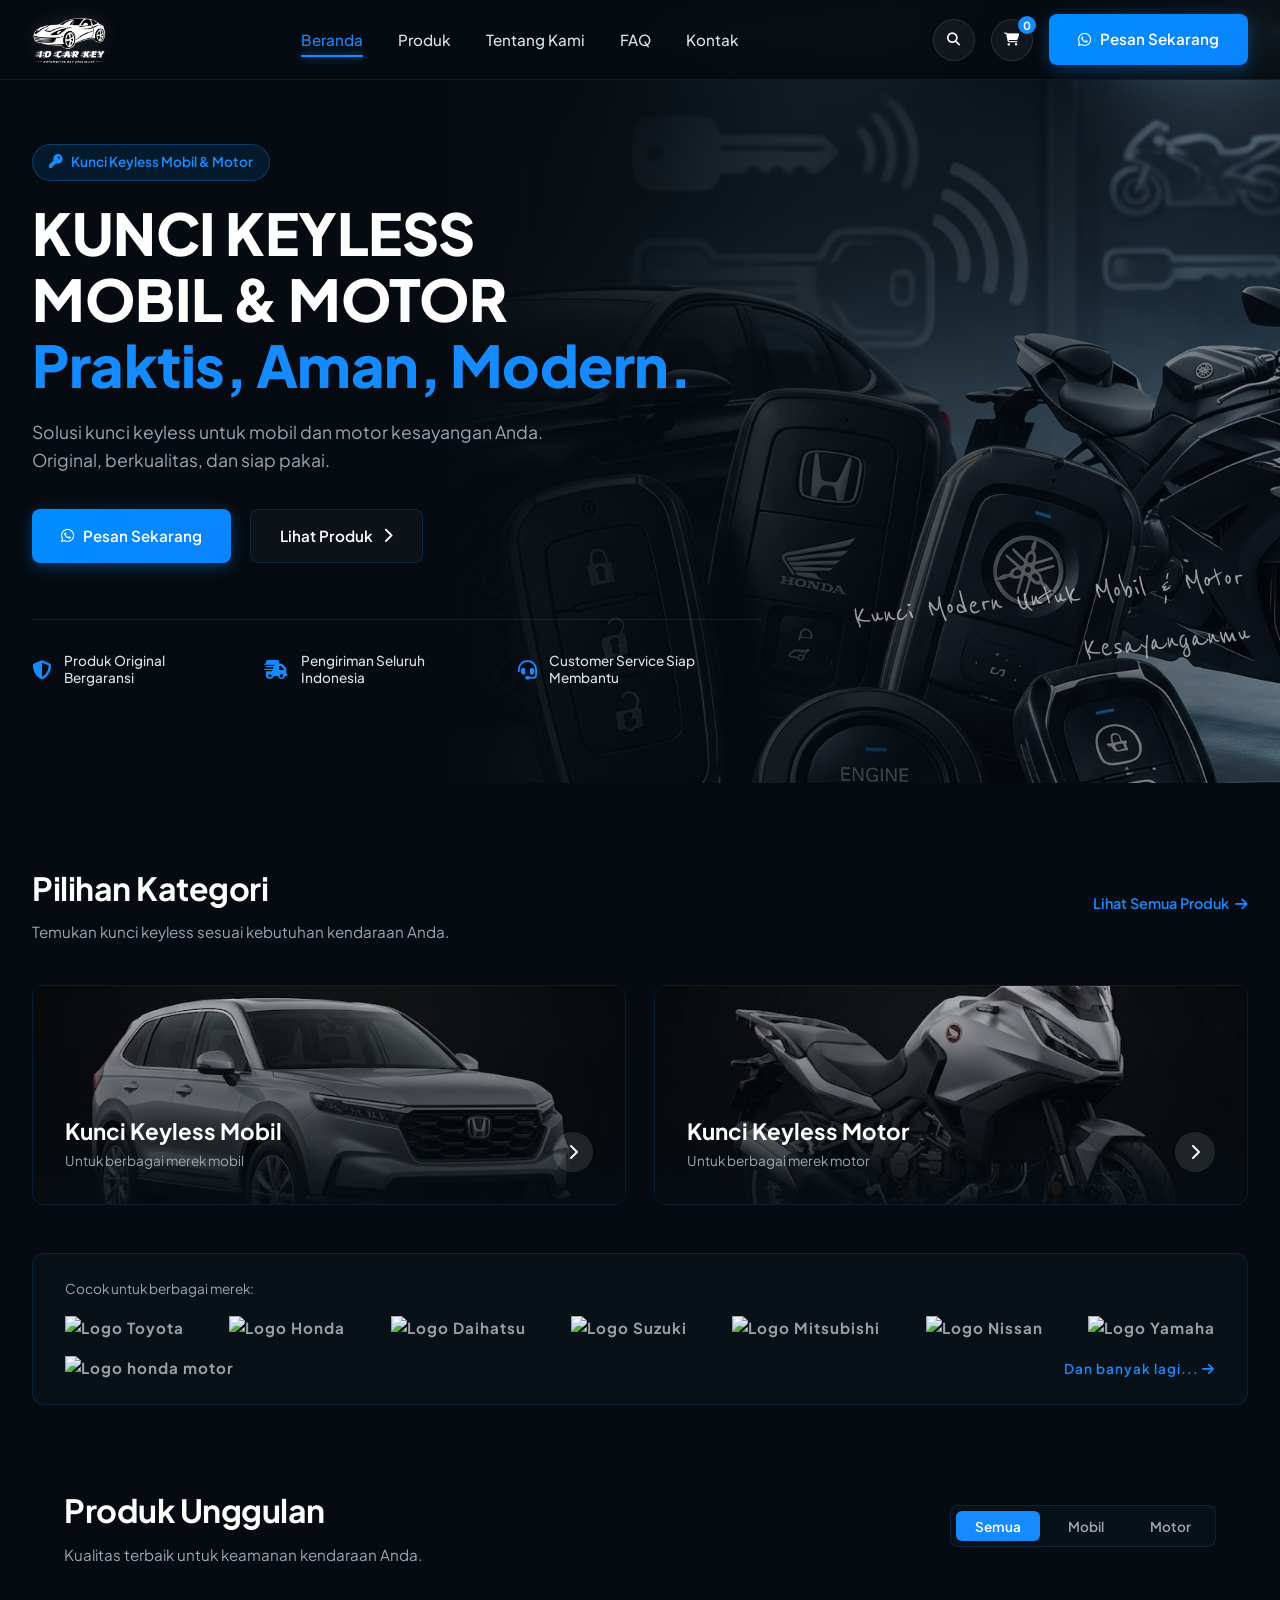
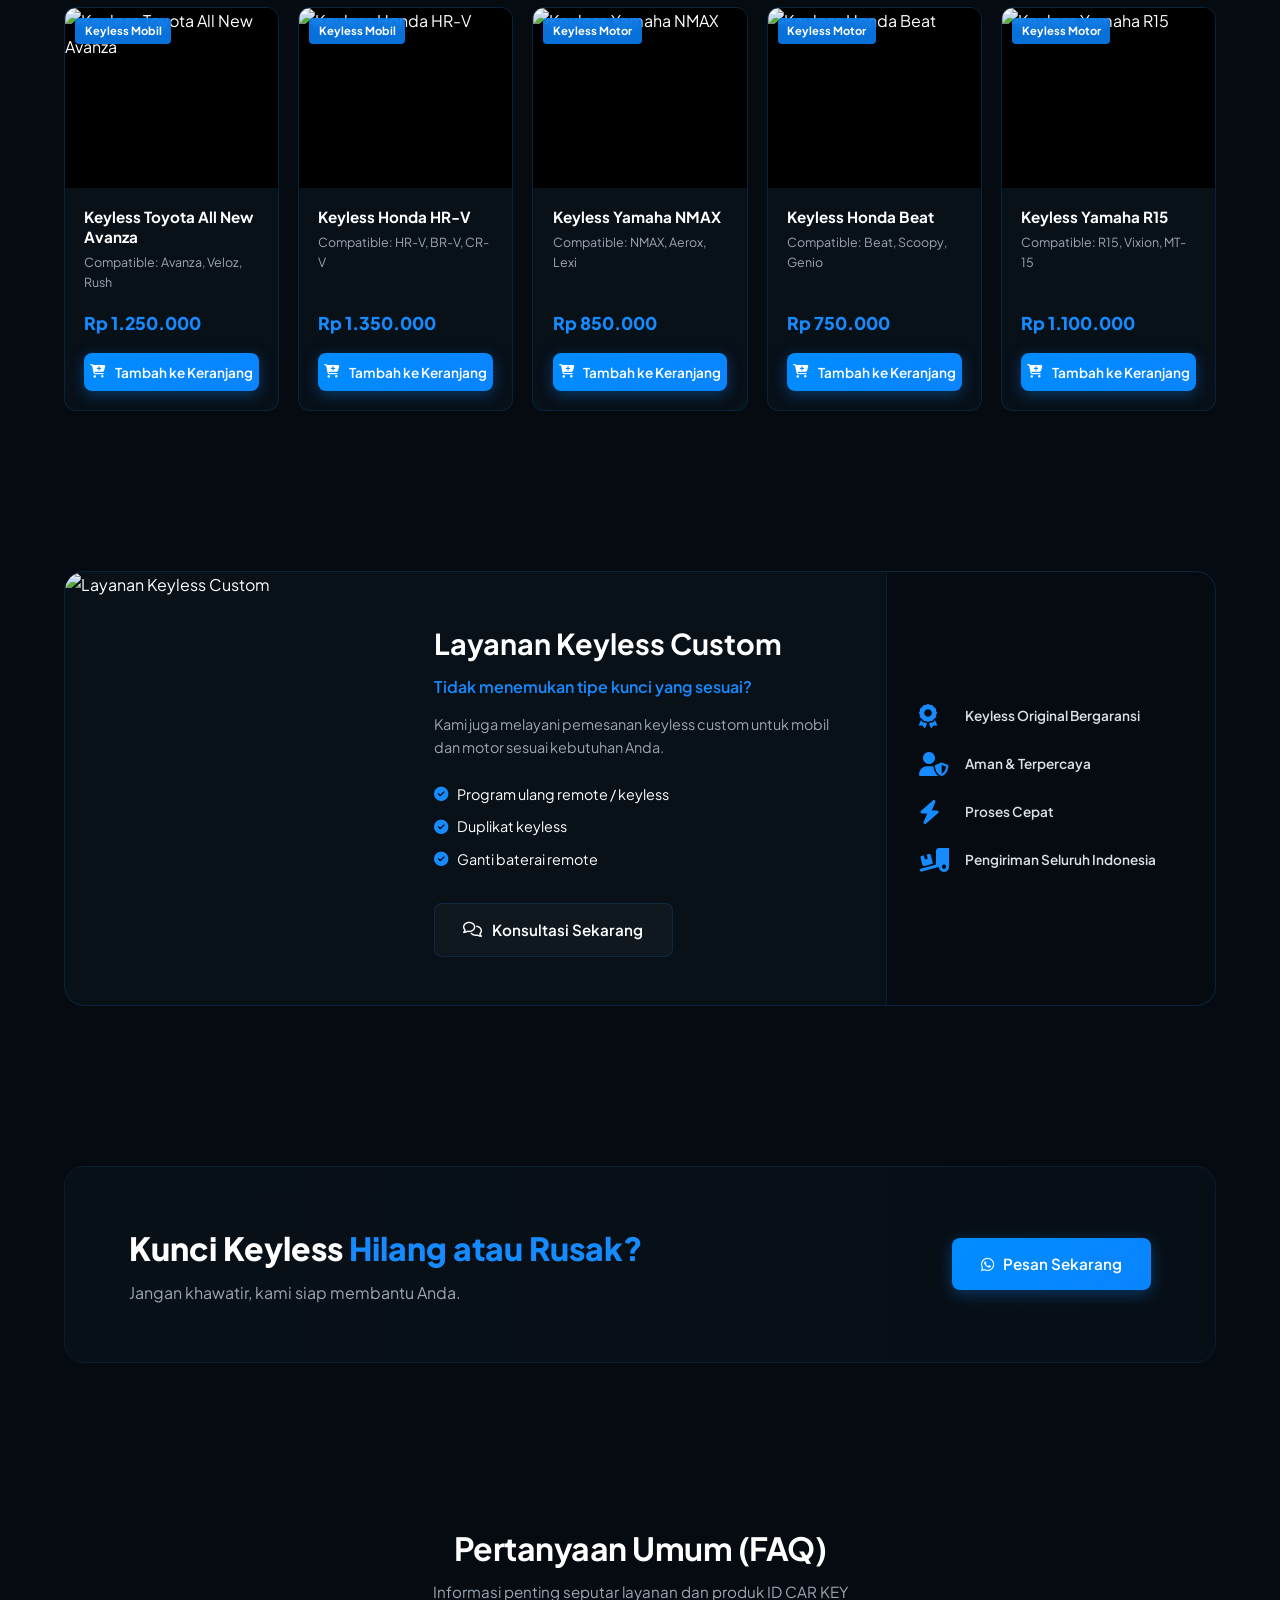
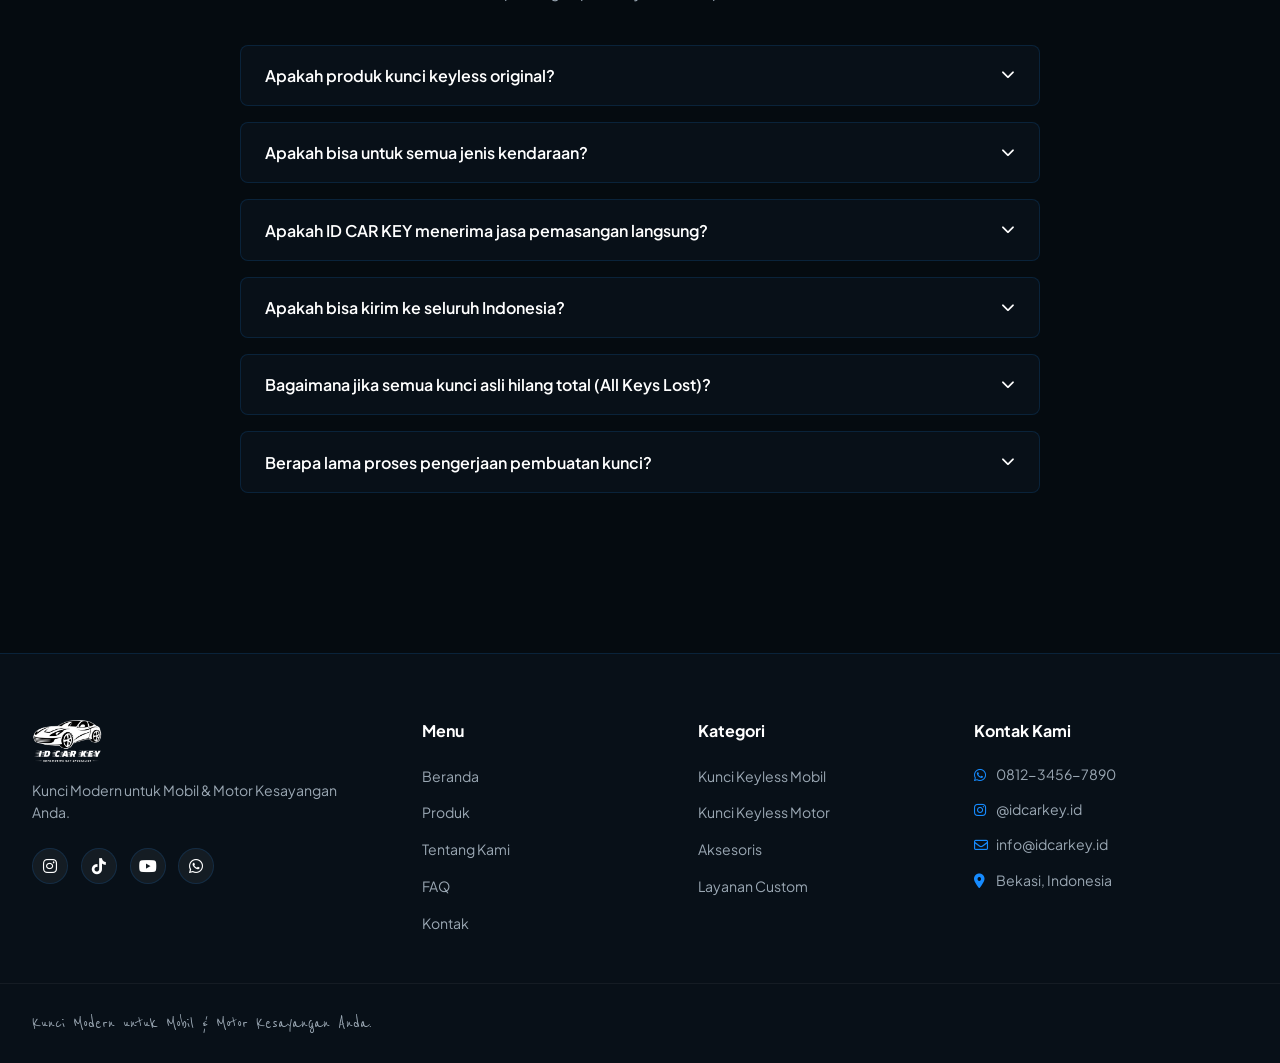
==== commit 6b7d943c: "Update print statement from 'Hello' to 'Goodbye'" ====
--- a/index.html
+++ b/index.html
@@ -177,22 +177,38 @@
                 </div>
 
                 <!-- Brand Slider / List -->
-                <div class="brand-section">
-                    <p class="brand-title">Cocok untuk berbagai merek:</p>
-                    <div class="brand-grid">
-                        <div class="brand-item"><span class="brand-logo-text"><i class="fa-solid fa-car-side"></i> TOYOTA</span></div>
-                        <div class="brand-item"><span class="brand-logo-text"><i class="fa-solid fa-car-side"></i> HONDA</span></div>
-                        <div class="brand-item"><span class="brand-logo-text"><i class="fa-solid fa-car-side"></i> DAIHATSU</span></div>
-                        <div class="brand-item"><span class="brand-logo-text"><i class="fa-solid fa-car-side"></i> SUZUKI</span></div>
-                        <div class="brand-item"><span class="brand-logo-text"><i class="fa-solid fa-car-side"></i> MITSUBISHI</span></div>
-                        <div class="brand-item"><span class="brand-logo-text"><i class="fa-solid fa-car-side"></i> NISSAN</span></div>
-                        <div class="brand-item"><span class="brand-logo-text"><i class="fa-solid fa-motorcycle"></i> YAMAHA</span></div>
-                        <div class="brand-item"><span class="brand-logo-text"><i class="fa-solid fa-motorcycle"></i> KAWASAKI</span></div>
-                        <div class="brand-item brand-more"><a href="#kontak">Dan banyak lagi... <i class="fa-solid fa-arrow-right"></i></a></div>
-                    </div>
-                </div>
-            </div>
-        </section>
+               <div class="brand-section">
+    <p class="brand-title">Cocok untuk berbagai merek:</p>
+    <div class="brand-grid">
+        <div class="brand-item">
+            <img src="assets/images/brands/toyota.png" alt="Logo Toyota" class="brand-logo-img" loading="lazy">
+        </div>
+        <div class="brand-item">
+            <img src="assets/images/brands/honda.png" alt="Logo Honda" class="brand-logo-img" loading="lazy">
+        </div>
+        <div class="brand-item">
+            <img src="assets/images/brands/daihatsu.png" alt="Logo Daihatsu" class="brand-logo-img" loading="lazy">
+        </div>
+        <div class="brand-item">
+            <img src="assets/images/brands/suzuki.png" alt="Logo Suzuki" class="brand-logo-img" loading="lazy">
+        </div>
+        <div class="brand-item">
+            <img src="assets/images/brands/mitsubishi.png" alt="Logo Mitsubishi" class="brand-logo-img" loading="lazy">
+        </div>
+        <div class="brand-item">
+            <img src="assets/images/brands/nissan.png" alt="Logo Nissan" class="brand-logo-img" loading="lazy">
+        </div>
+        <div class="brand-item">
+            <img src="assets/images/brands/yamaha.png" alt="Logo Yamaha" class="brand-logo-img" loading="lazy">
+        </div>
+        <div class="brand-item">
+            <img src="assets/images/brands/hondam.png" alt="Logo honda motor" class="brand-logo-img" loading="lazy">
+        </div>
+        <div class="brand-item brand-more">
+            <a href="#kontak">Dan banyak lagi... <i class="fa-solid fa-arrow-right"></i></a>
+        </div>
+    </div>
+</div>
 
         <!-- ==================== FEATURED PRODUCTS ==================== -->
         <section class="section product-section" id="produk">
@@ -436,7 +452,6 @@
 
         <div class="footer-bottom">
             <div class="container flex-between footer-bottom-content">
-                <p>&copy; 2024 ID CAR KEY. All rights reserved.</p>
                 <p class="footer-motto">Kunci Modern untuk Mobil & Motor Kesayangan Anda.</p>
             </div>
         </div>
@@ -445,4 +460,4 @@
     <!-- Main JS -->
     <script src="js/script.js"></script>
 </body>
-</html>+</html>
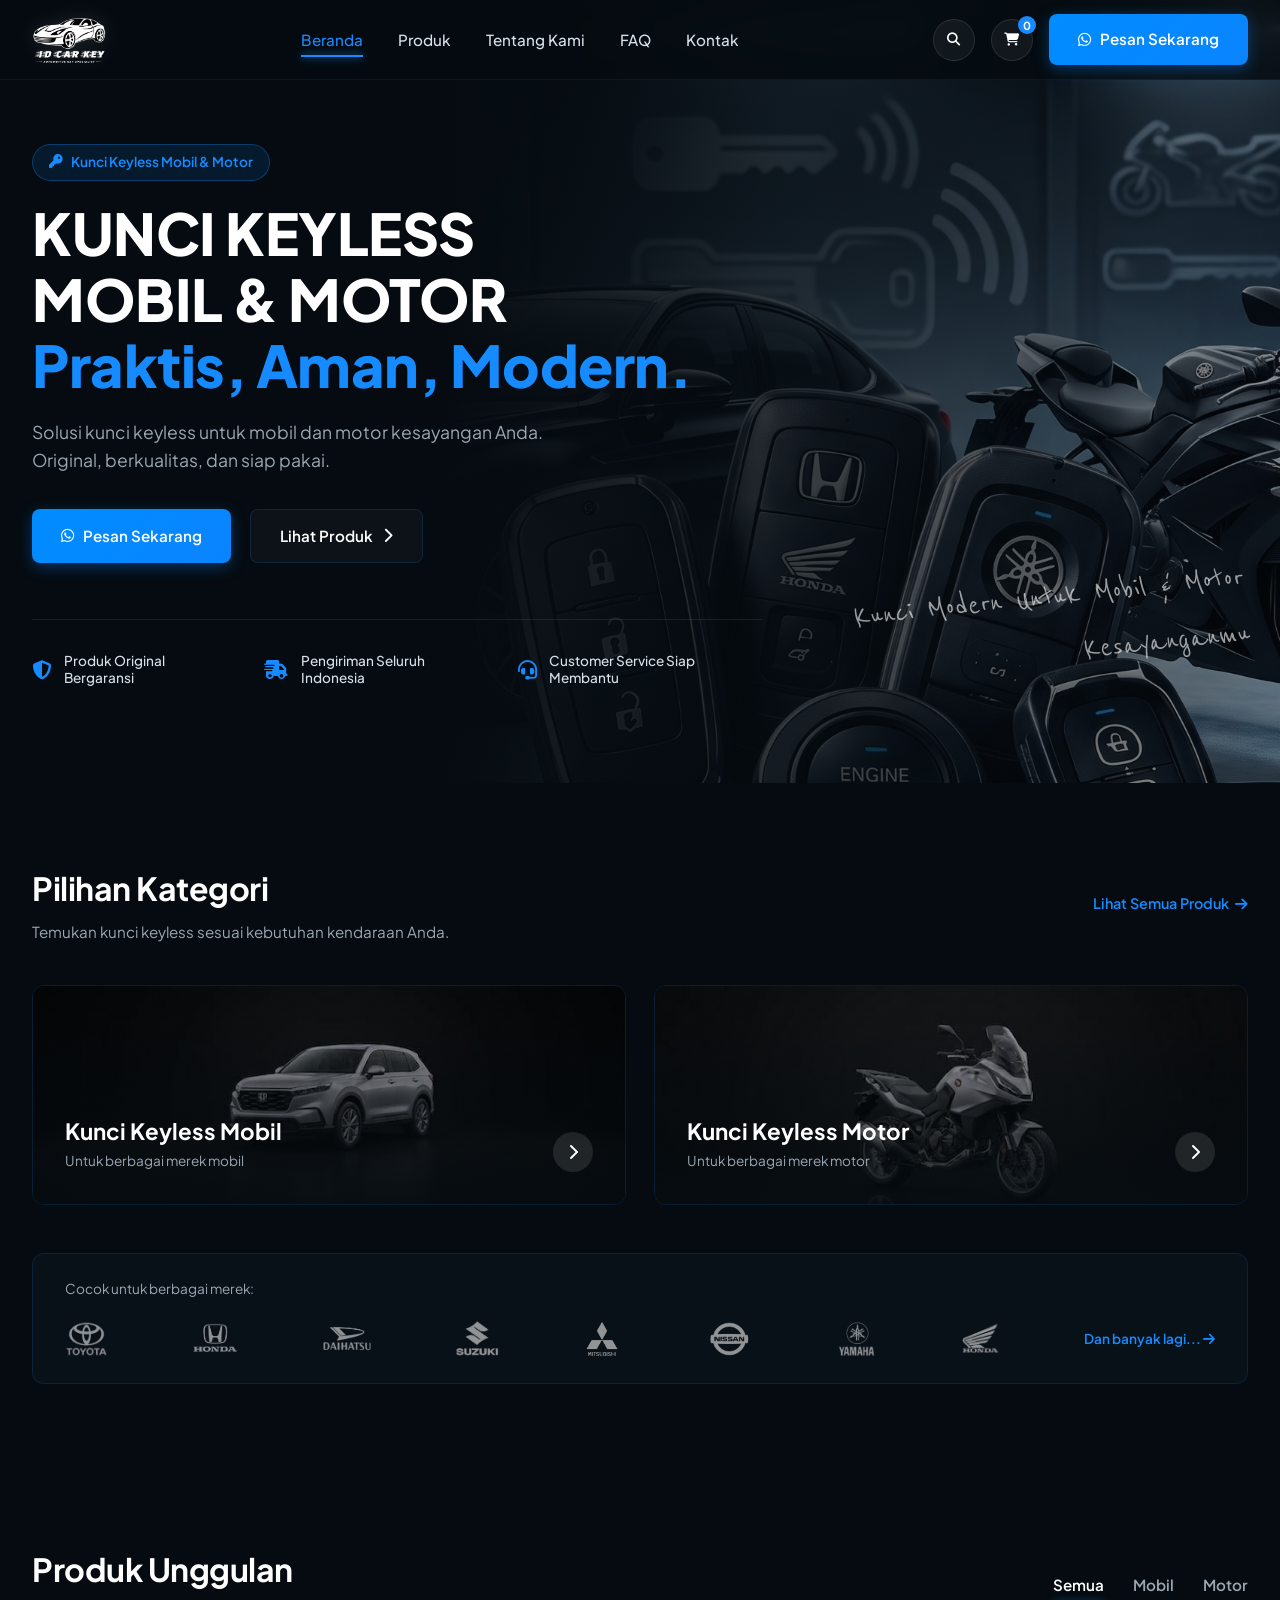
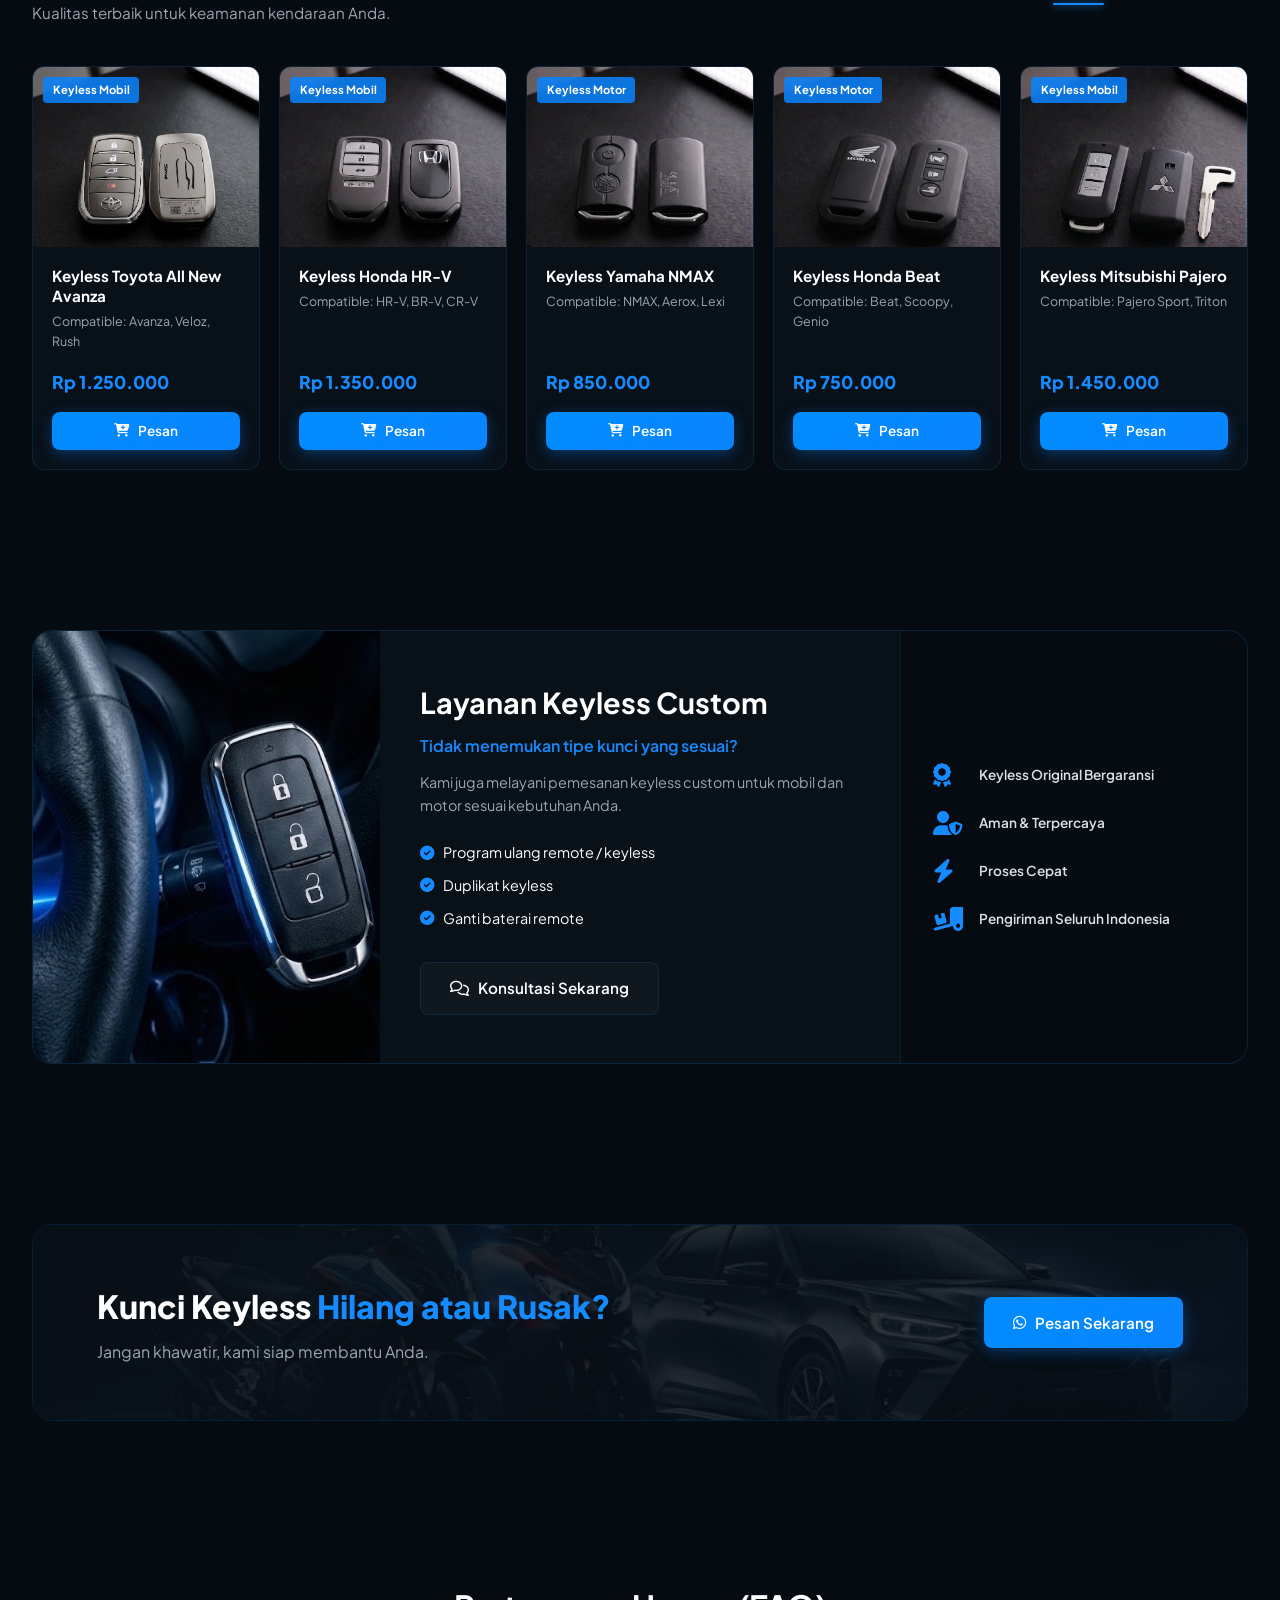
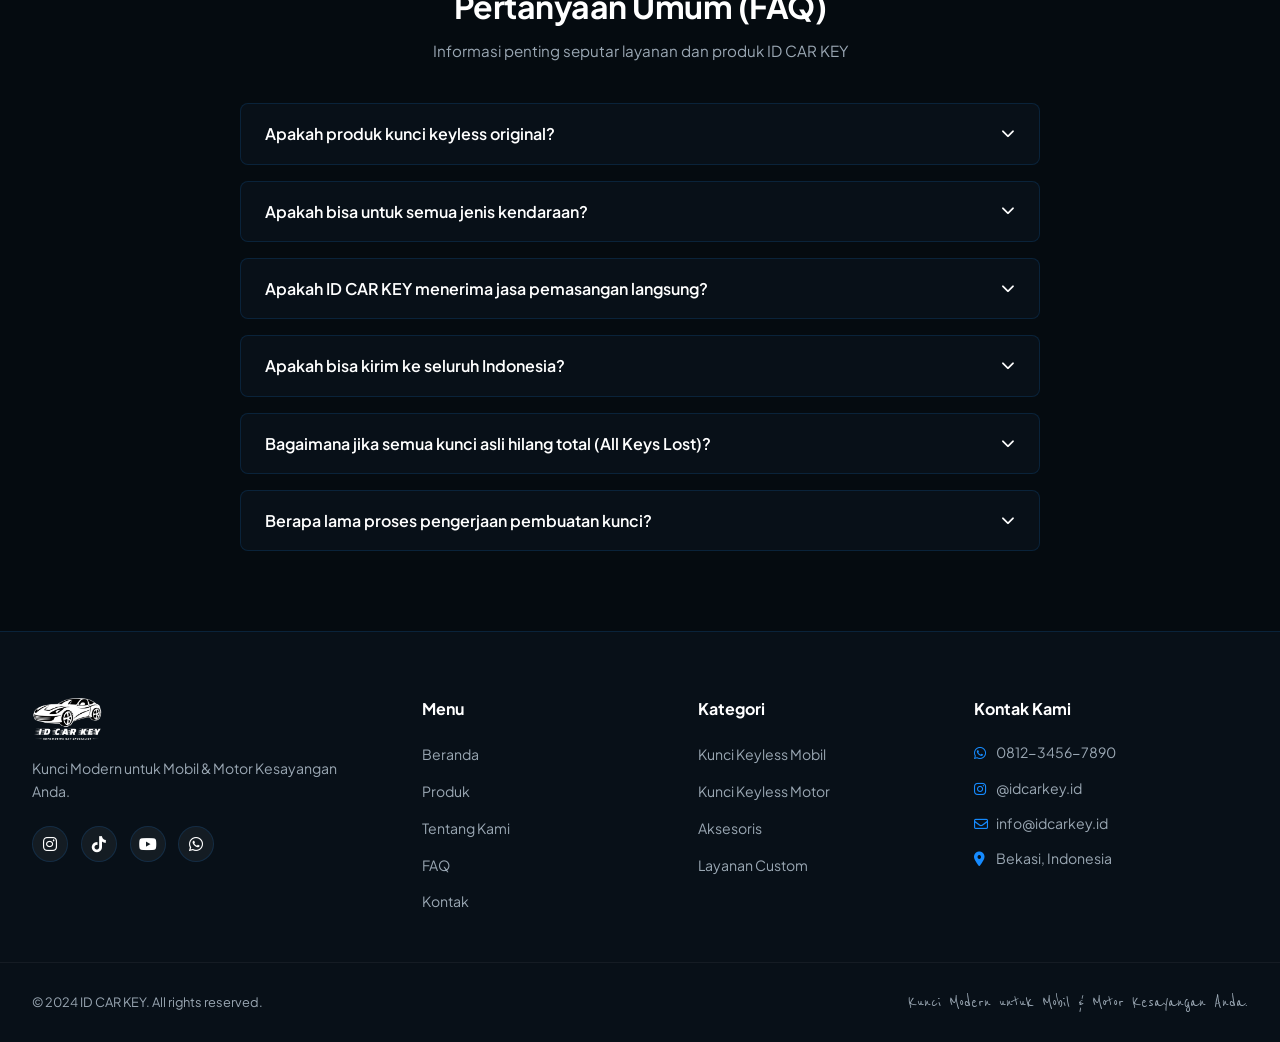
==== commit 79ce8a6d: "Update index.html" ====
--- a/index.html
+++ b/index.html
@@ -81,7 +81,7 @@
             <div class="search-header">
                 <i class="fa-solid fa-magnifying-glass search-icon"></i>
                 <input type="text" id="search-input" placeholder="Cari tipe kendaraan atau produk (misal: Avanza, NMAX, Honda)..." autocomplete="off">
-                <button class="close-search-btn" id="close-search-btn"><i class="fa-solid fa-xmark"></i></button>
+                <button class="close-search-btn" id="close-search-btn" aria-label="Tutup Pencarian"><i class="fa-solid fa-xmark"></i></button>
             </div>
             <div class="search-results-container" id="search-results-container">
                 <p class="search-placeholder-text">Ketik kata kunci untuk mencari produk keyless...</p>
@@ -177,38 +177,40 @@
                 </div>
 
                 <!-- Brand Slider / List -->
-               <div class="brand-section">
-    <p class="brand-title">Cocok untuk berbagai merek:</p>
-    <div class="brand-grid">
-        <div class="brand-item">
-            <img src="assets/images/brands/toyota.png" alt="Logo Toyota" class="brand-logo-img" loading="lazy">
-        </div>
-        <div class="brand-item">
-            <img src="assets/images/brands/honda.png" alt="Logo Honda" class="brand-logo-img" loading="lazy">
-        </div>
-        <div class="brand-item">
-            <img src="assets/images/brands/daihatsu.png" alt="Logo Daihatsu" class="brand-logo-img" loading="lazy">
-        </div>
-        <div class="brand-item">
-            <img src="assets/images/brands/suzuki.png" alt="Logo Suzuki" class="brand-logo-img" loading="lazy">
-        </div>
-        <div class="brand-item">
-            <img src="assets/images/brands/mitsubishi.png" alt="Logo Mitsubishi" class="brand-logo-img" loading="lazy">
-        </div>
-        <div class="brand-item">
-            <img src="assets/images/brands/nissan.png" alt="Logo Nissan" class="brand-logo-img" loading="lazy">
-        </div>
-        <div class="brand-item">
-            <img src="assets/images/brands/yamaha.png" alt="Logo Yamaha" class="brand-logo-img" loading="lazy">
-        </div>
-        <div class="brand-item">
-            <img src="assets/images/brands/hondam.png" alt="Logo honda motor" class="brand-logo-img" loading="lazy">
-        </div>
-        <div class="brand-item brand-more">
-            <a href="#kontak">Dan banyak lagi... <i class="fa-solid fa-arrow-right"></i></a>
-        </div>
-    </div>
-</div>
+                <div class="brand-section">
+                    <p class="brand-title">Cocok untuk berbagai merek:</p>
+                    <div class="brand-grid">
+                        <div class="brand-item">
+                            <img src="assets/images/brands/toyota.png" alt="Logo Toyota" class="brand-logo-img" loading="lazy">
+                        </div>
+                        <div class="brand-item">
+                            <img src="assets/images/brands/honda.png" alt="Logo Honda" class="brand-logo-img" loading="lazy">
+                        </div>
+                        <div class="brand-item">
+                            <img src="assets/images/brands/daihatsu.png" alt="Logo Daihatsu" class="brand-logo-img" loading="lazy">
+                        </div>
+                        <div class="brand-item">
+                            <img src="assets/images/brands/suzuki.png" alt="Logo Suzuki" class="brand-logo-img" loading="lazy">
+                        </div>
+                        <div class="brand-item">
+                            <img src="assets/images/brands/mitsubishi.png" alt="Logo Mitsubishi" class="brand-logo-img" loading="lazy">
+                        </div>
+                        <div class="brand-item">
+                            <img src="assets/images/brands/nissan.png" alt="Logo Nissan" class="brand-logo-img" loading="lazy">
+                        </div>
+                        <div class="brand-item">
+                            <img src="assets/images/brands/yamaha.png" alt="Logo Yamaha" class="brand-logo-img" loading="lazy">
+                        </div>
+                        <div class="brand-item">
+                            <img src="assets/images/brands/hondam.png" alt="Logo Honda Motor" class="brand-logo-img" loading="lazy">
+                        </div>
+                        <div class="brand-item brand-more">
+                            <a href="#kontak">Dan banyak lagi... <i class="fa-solid fa-arrow-right"></i></a>
+                        </div>
+                    </div>
+                </div>
+            </div>
+        </section>
 
         <!-- ==================== FEATURED PRODUCTS ==================== -->
         <section class="section product-section" id="produk">
@@ -226,7 +228,7 @@
                 </div>
 
                 <div class="product-grid" id="product-grid">
-                    <!-- Produk render via JS -->
+                    <!-- Produk dirender otomatis via JavaScript -->
                 </div>
             </div>
         </section>
@@ -237,7 +239,6 @@
                 <div class="service-card-wrapper">
                     <div class="service-image-container">
                         <img src="assets/images/custom-service.jpg" alt="Layanan Keyless Custom" loading="lazy">
-                        <div class="service-image-overlay"></div>
                     </div>
                     <div class="service-content-container">
                         <h2 class="service-title">Layanan Keyless Custom</h2>
@@ -295,7 +296,7 @@
             </div>
         </section>
 
-        <!-- ==================== ABOUT & FAQ SECTION ==================== -->
+        <!-- ==================== FAQ SECTION ==================== -->
         <section class="section faq-section" id="faq">
             <div class="container">
                 <div class="section-header text-center">
@@ -374,21 +375,17 @@
     <div class="cart-drawer" id="cart-drawer">
         <div class="cart-drawer-header flex-between">
             <h3><i class="fa-solid fa-cart-shopping"></i> Keranjang Belanja</h3>
-            <button class="close-cart-btn" id="close-cart-btn"><i class="fa-solid fa-xmark"></i></button>
+            <button class="close-cart-btn" id="close-cart-btn" aria-label="Tutup Keranjang"><i class="fa-solid fa-xmark"></i></button>
         </div>
 
         <div class="cart-drawer-body" id="cart-drawer-body">
-            <!-- Cart Items Rendered Dynamically -->
+            <!-- Items dirender otomatis via JavaScript -->
         </div>
 
         <div class="cart-drawer-footer">
             <div class="cart-summary-line flex-between">
-                <span>Total Items:</span>
+                <span>Total Item:</span>
                 <span id="cart-total-count">0</span>
-            </div>
-            <div class="cart-summary-line flex-between cart-total-price-line">
-                <span>Total:</span>
-                <span class="cart-total-price" id="cart-total-price">Rp 0</span>
             </div>
             <button class="btn btn-primary btn-full checkout-wa-btn" id="checkout-wa-btn">
                 <i class="fa-brands fa-whatsapp"></i> Checkout via WhatsApp
@@ -452,6 +449,7 @@
 
         <div class="footer-bottom">
             <div class="container flex-between footer-bottom-content">
+                <p>© 2024 ID CAR KEY. All rights reserved.</p>
                 <p class="footer-motto">Kunci Modern untuk Mobil & Motor Kesayangan Anda.</p>
             </div>
         </div>
--- a/css/style.css
+++ b/css/style.css
@@ -555,7 +555,7 @@
     transform: translateX(5px);
 }
 
-/* Brands */
+/* Brands Section */
 .brand-section {
     background: var(--bg-dark-2);
     border: 1px solid var(--card-border);
@@ -566,7 +566,7 @@
 .brand-title {
     font-size: 0.85rem;
     color: var(--text-sub);
-    margin-bottom: 1rem;
+    margin-bottom: 1.2rem;
 }
 
 .brand-grid {
@@ -574,50 +574,84 @@
     align-items: center;
     justify-content: space-between;
     flex-wrap: wrap;
-    gap: 1rem;
+    gap: 1.5rem;
 }
 
 .brand-item {
-    color: rgba(255, 255, 255, 0.6);
-    font-weight: 700;
-    font-size: 0.95rem;
-    letter-spacing: 1px;
-}
-
-.brand-item:hover {
-    color: var(--text-white);
+    display: flex;
+    align-items: center;
+    justify-content: center;
+    height: 40px;
+}
+
+.brand-logo-img {
+    max-height: 38px;
+    width: auto;
+    object-fit: contain;
+    filter: brightness(0.8) grayscale(20%);
+    opacity: 0.7;
+    transition: var(--transition);
+}
+
+.brand-item:hover .brand-logo-img {
+    filter: brightness(1) grayscale(0%);
+    opacity: 1;
+    transform: scale(1.08);
+}
+
+.brand-more {
+    display: flex;
+    align-items: center;
 }
 
 .brand-more a {
     color: var(--accent-blue-2);
     font-weight: 600;
     font-size: 0.85rem;
+    white-space: nowrap;
 }
 
 /* --------------------------------------------------------------------------
-   7. PRODUCT SECTION
+   7. PRODUCT SECTION (DESKTOP DEFAULT)
    -------------------------------------------------------------------------- */
 .filter-btn-group {
     display: flex;
-    gap: 0.5rem;
-    background: var(--bg-dark-2);
-    padding: 0.3rem;
-    border-radius: var(--radius-sm);
-    border: 1px solid var(--card-border);
+    justify-content: center;
+    align-items: center;
+    gap: 1.8rem;
+    background: none;
+    padding: 0;
+    border: none;
 }
 
 .filter-btn {
-    padding: 0.4rem 1.2rem;
-    font-size: 0.85rem;
+    padding: 0.4rem 0;
+    font-size: 0.95rem;
     font-weight: 600;
     color: var(--text-sub);
-    border-radius: 6px;
+    background: none;
+    border: none;
+    position: relative;
+    cursor: pointer;
     transition: var(--transition);
 }
 
-.filter-btn.active, .filter-btn:hover {
+.filter-btn.active, 
+.filter-btn:hover {
+    color: var(--text-white);
+    background: none;
+}
+
+.filter-btn.active::after {
+    content: '';
+    position: absolute;
+    bottom: -4px;
+    left: 0;
+    width: 100%;
+    height: 2px;
     background: var(--accent-blue-2);
-    color: #fff;
+    box-shadow: 0 0 8px var(--accent-blue-2);
+    border-radius: 2px;
 }
 
 .product-grid {
@@ -685,12 +719,15 @@
     font-weight: 700;
     line-height: 1.3;
     margin-bottom: 0.4rem;
+    word-break: break-word;
+    overflow-wrap: break-word;
 }
 
 .product-compat {
     font-size: 0.78rem;
     color: var(--text-sub);
     margin-bottom: 1rem;
+    word-break: break-word;
 }
 
 .product-price {
@@ -1210,7 +1247,7 @@
 }
 
 /* --------------------------------------------------------------------------
-   13. RESPONSIVE BREAKPOINTS
+   13. RESPONSIVE BREAKPOINTS (TABLET & MOBILE)
    -------------------------------------------------------------------------- */
 
 /* Tablet (max-width: 1024px) */
@@ -1233,6 +1270,11 @@
     .footer-top-grid {
         grid-template-columns: 1fr 1fr;
     }
+
+    .brand-grid {
+        justify-content: center;
+        gap: 1.8rem;
+    }
 }
 
 /* Mobile Large (max-width: 768px) */
@@ -1268,6 +1310,45 @@
 
     .product-grid {
         grid-template-columns: repeat(2, 1fr);
+        gap: 0.8rem;
+    }
+
+    .product-image-box {
+        height: 130px;
+    }
+
+    .product-info {
+        padding: 0.8rem;
+    }
+
+    .product-title {
+        font-size: 0.85rem;
+        line-height: 1.25;
+        margin-bottom: 0.25rem;
+    }
+
+    .product-compat {
+        font-size: 0.72rem;
+        margin-bottom: 0.5rem;
+    }
+
+    .product-price {
+        font-size: 0.95rem;
+        margin-bottom: 0.6rem;
+    }
+
+    .add-cart-btn {
+        padding: 0.5rem 0.4rem;
+        font-size: 0.75rem;
+    }
+
+    .filter-btn-group {
+        gap: 1.2rem;
+        margin-bottom: 1.5rem;
+    }
+
+    .filter-btn {
+        font-size: 0.88rem;
     }
 
     .cta-content {
@@ -1292,12 +1373,25 @@
         font-size: 2.1rem;
     }
 
-    .product-grid {
-        grid-template-columns: 1fr;
-    }
-
     .brand-grid {
-        grid-template-columns: repeat(2, 1fr);
+        display: grid;
+        grid-template-columns: repeat(3, 1fr);
+        gap: 1.2rem;
+        align-items: center;
+    }
+
+    .brand-item {
+        height: 35px;
+    }
+
+    .brand-logo-img {
+        max-height: 28px;
+    }
+
+    .brand-more {
+        grid-column: span 3;
+        justify-content: center;
+        margin-top: 0.5rem;
     }
 
     .footer-top-grid {
@@ -1309,4 +1403,4 @@
         gap: 0.5rem;
         text-align: center;
     }
-}+}
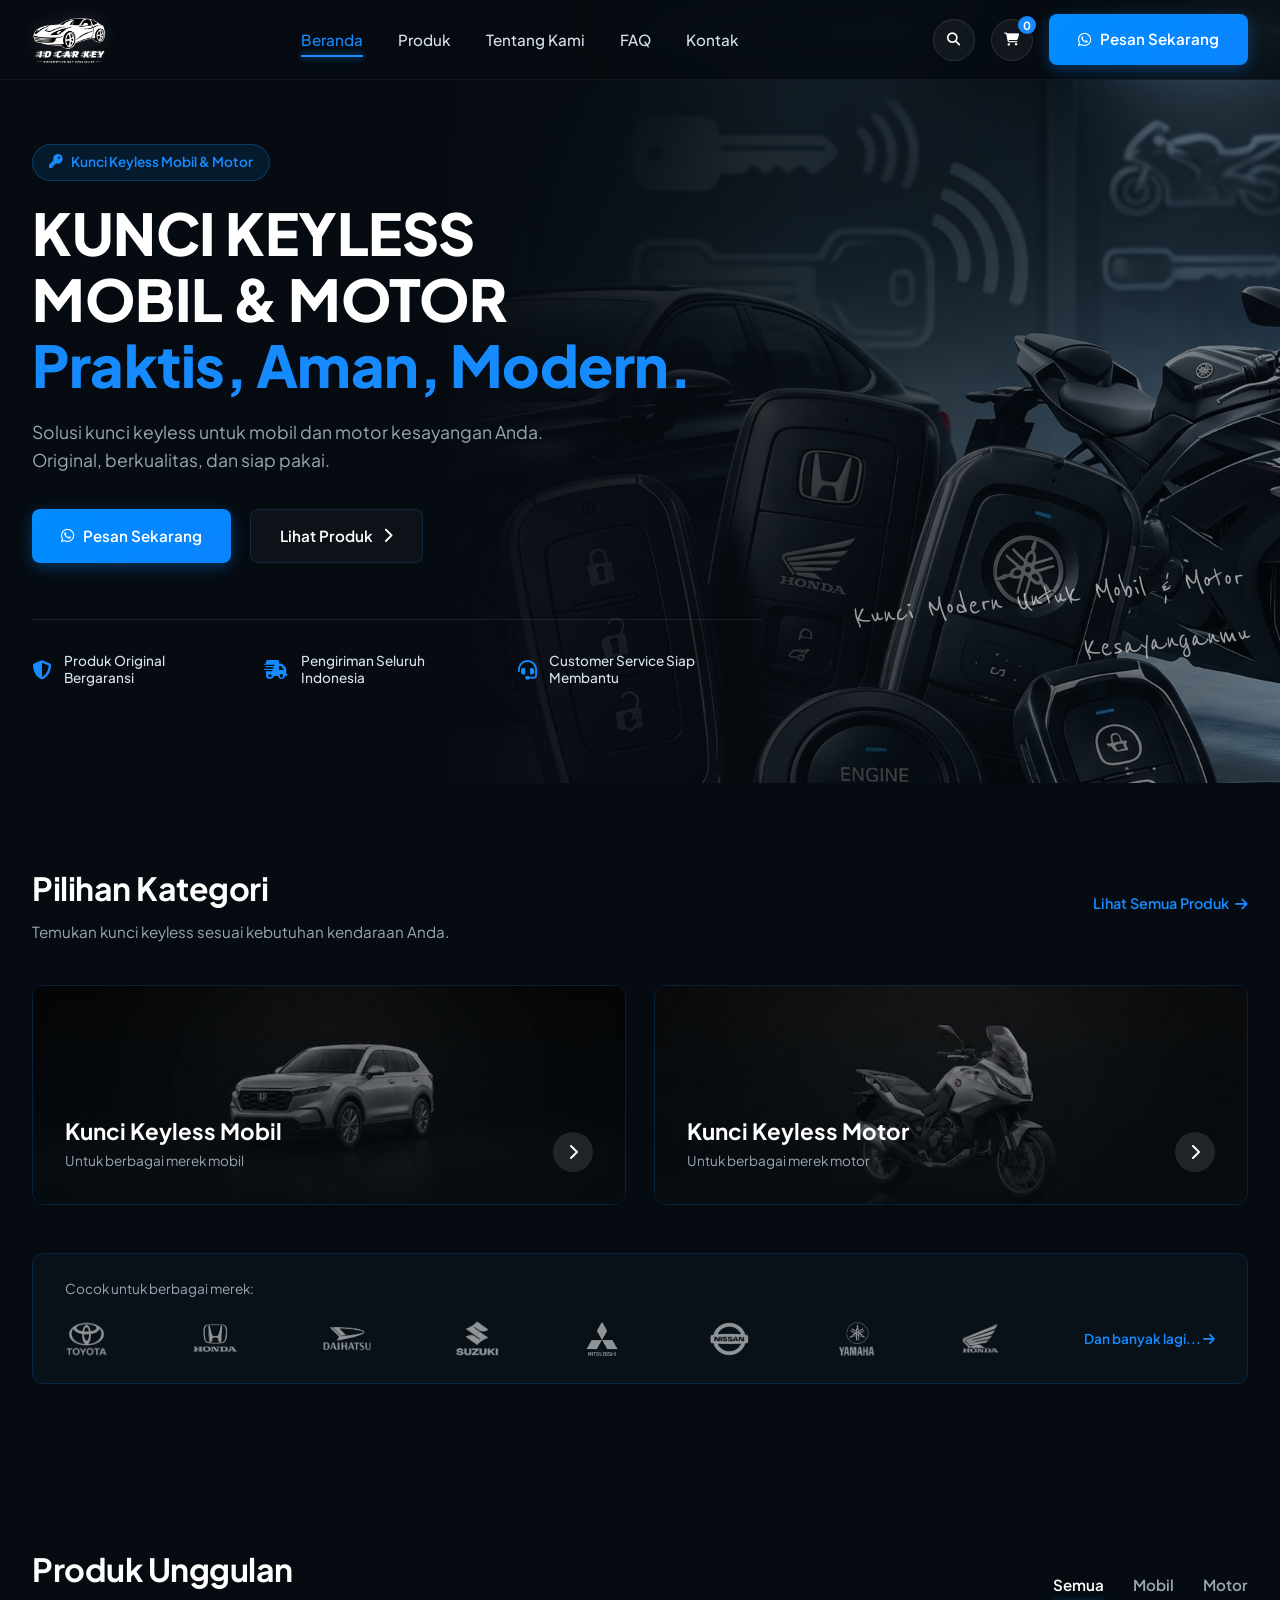
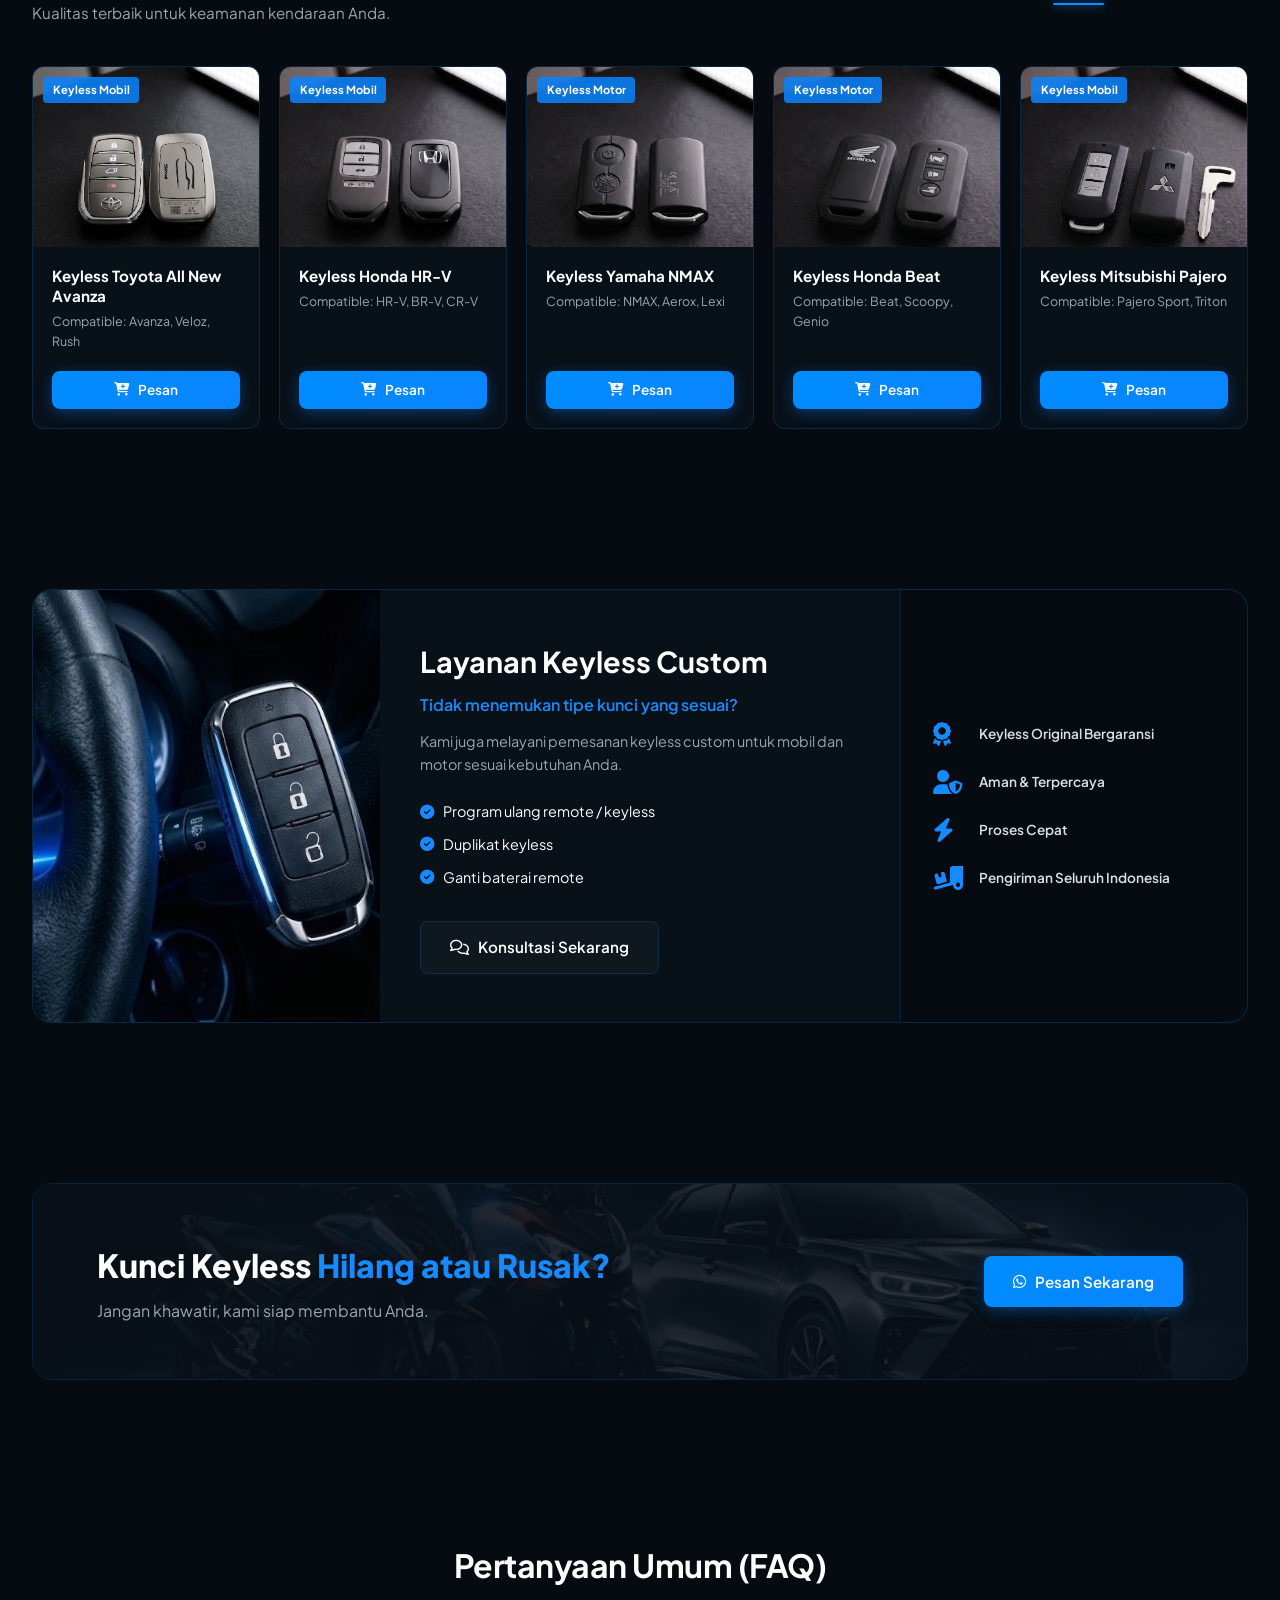
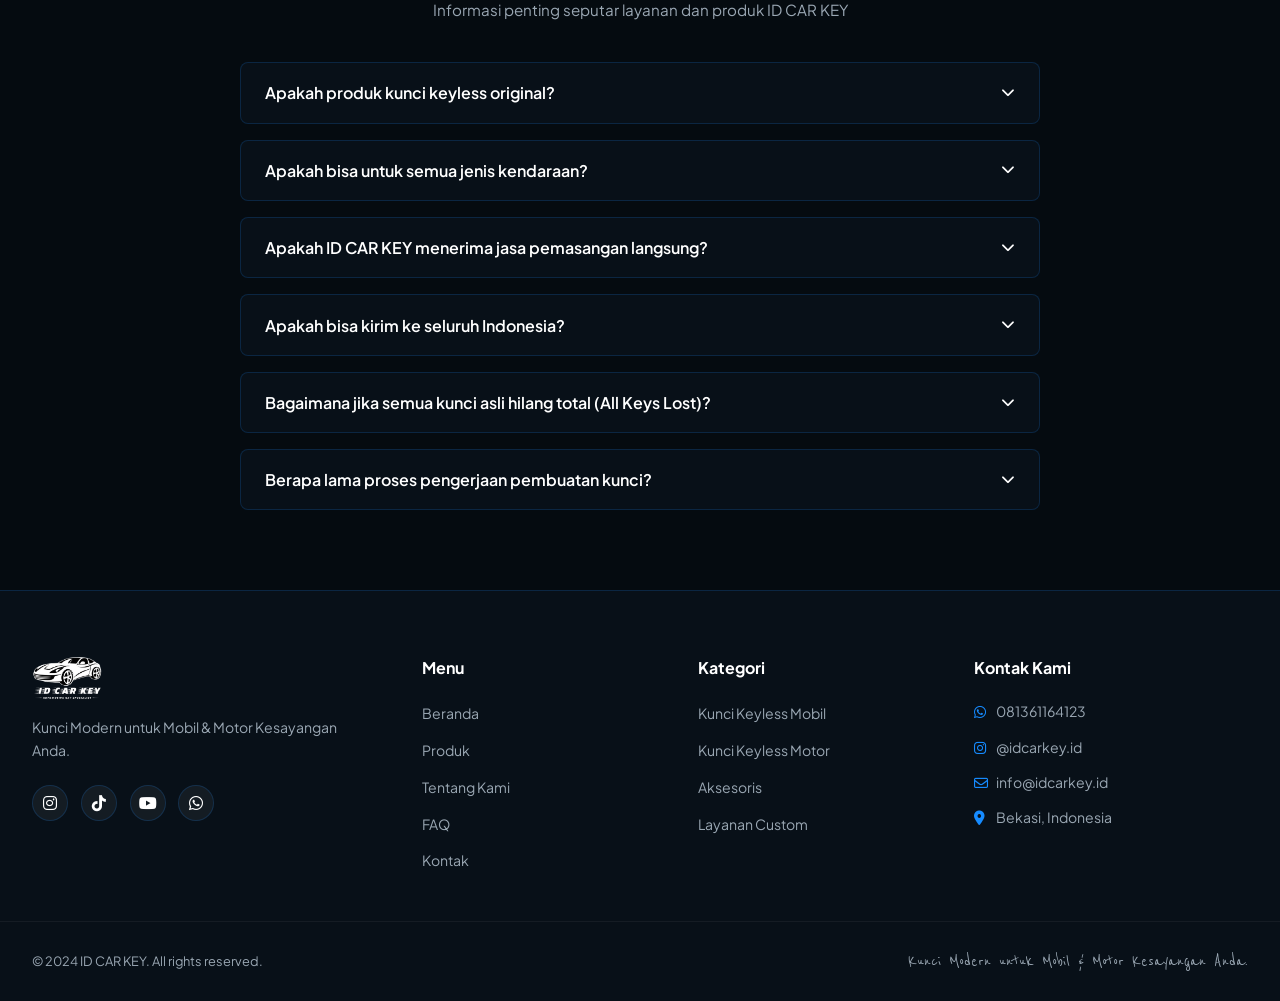
==== commit 223435f5: "Update index.html" ====
--- a/index.html
+++ b/index.html
@@ -47,7 +47,7 @@
                     <i class="fa-solid fa-cart-shopping"></i>
                     <span class="cart-badge" id="cart-badge-count">0</span>
                 </button>
-                <a href="https://wa.me/6281234567890?text=Halo%20ID%20CAR%20KEY%2C%20saya%20ingin%20konsultasi%20mengenai%20kunci%20keyless." target="_blank" class="btn btn-primary nav-cta-btn">
+                <a href="https://wa.me/6281361164123?text=Halo%20ID%20CAR%20KEY%2C%20saya%20ingin%20konsultasi%20mengenai%20kunci%20keyless." target="_blank" class="btn btn-primary nav-cta-btn">
                     <i class="fa-brands fa-whatsapp"></i> Pesan Sekarang
                 </a>
                 <button class="hamburger-btn" id="hamburger-btn" aria-label="Buka Menu Mobile">
@@ -68,7 +68,7 @@
                 <li><a href="#kontak" class="mobile-nav-link">Kontak</a></li>
             </ul>
             <div class="mobile-menu-footer">
-                <a href="https://wa.me/6281234567890?text=Halo%20ID%20CAR%20KEY%2C%20saya%20ingin%20konsultasi%20mengenai%20kunci%20keyless." target="_blank" class="btn btn-primary btn-full">
+                <a href="https://wa.me/6281361164123?text=Halo%20ID%20CAR%20KEY%2C%20saya%20ingin%20konsultasi%20mengenai%20kunci%20keyless." target="_blank" class="btn btn-primary btn-full">
                     <i class="fa-brands fa-whatsapp"></i> Pesan Sekarang
                 </a>
             </div>
@@ -109,7 +109,7 @@
                         Solusi kunci keyless untuk mobil dan motor kesayangan Anda. Original, berkualitas, dan siap pakai.
                     </p>
                     <div class="hero-cta-group">
-                        <a href="https://wa.me/6281234567890?text=Halo%20ID%20CAR%20KEY%2C%20saya%20ingin%20konsultasi%20mengenai%20kunci%20keyless." target="_blank" class="btn btn-primary">
+                        <a href="https://wa.me/6281361164123?text=Halo%20ID%20CAR%20KEY%2C%20saya%20ingin%20konsultasi%20mengenai%20kunci%20keyless." target="_blank" class="btn btn-primary">
                             <i class="fa-brands fa-whatsapp"></i> Pesan Sekarang
                         </a>
                         <a href="#produk" class="btn btn-outline">
@@ -251,7 +251,7 @@
                             <li><i class="fa-solid fa-circle-check"></i> Duplikat keyless</li>
                             <li><i class="fa-solid fa-circle-check"></i> Ganti baterai remote</li>
                         </ul>
-                        <a href="https://wa.me/6281234567890?text=Halo%20ID%20CAR%20KEY%2C%20saya%20ingin%20konsultasi%20mengenai%20layanan%20custom%20keyless." target="_blank" class="btn btn-outline service-cta-btn">
+                        <a href="https://wa.me/6281361164123?text=Halo%20ID%20CAR%20KEY%2C%20saya%20ingin%20konsultasi%20mengenai%20layanan%20custom%20keyless." target="_blank" class="btn btn-outline service-cta-btn">
                             <i class="fa-regular fa-comments"></i> Konsultasi Sekarang
                         </a>
                     </div>
@@ -288,7 +288,7 @@
                             <h2 class="cta-heading">Kunci Keyless <span class="text-highlight">Hilang atau Rusak?</span></h2>
                             <p class="cta-subheading">Jangan khawatir, kami siap membantu Anda.</p>
                         </div>
-                        <a href="https://wa.me/6281234567890?text=Halo%20ID%20CAR%20KEY%2C%20kunci%20saya%20hilang%2Frusak%2C%20mohon%20bantuannya." target="_blank" class="btn btn-primary cta-btn">
+                        <a href="https://wa.me/6281361164123?text=Halo%20ID%20CAR%20KEY%2C%20kunci%20saya%20hilang%2Frusak%2C%20mohon%20bantuannya." target="_blank" class="btn btn-primary cta-btn">
                             <i class="fa-brands fa-whatsapp"></i> Pesan Sekarang
                         </a>
                     </div>
@@ -408,7 +408,7 @@
                     <a href="https://instagram.com" target="_blank" aria-label="Instagram"><i class="fa-brands fa-instagram"></i></a>
                     <a href="https://tiktok.com" target="_blank" aria-label="TikTok"><i class="fa-brands fa-tiktok"></i></a>
                     <a href="https://youtube.com" target="_blank" aria-label="YouTube"><i class="fa-brands fa-youtube"></i></a>
-                    <a href="https://wa.me/6281234567890" target="_blank" aria-label="WhatsApp"><i class="fa-brands fa-whatsapp"></i></a>
+                    <a href="https://wa.me/6281361164123" target="_blank" aria-label="WhatsApp"><i class="fa-brands fa-whatsapp"></i></a>
                 </div>
             </div>
 
@@ -439,7 +439,7 @@
             <div class="footer-col contact-col">
                 <h4 class="footer-heading">Kontak Kami</h4>
                 <ul class="footer-contact-list">
-                    <li><i class="fa-brands fa-whatsapp"></i> 0812-3456-7890</li>
+                    <li><i class="fa-brands fa-whatsapp"></i> 081361164123</li>
                     <li><i class="fa-brands fa-instagram"></i> @idcarkey.id</li>
                     <li><i class="fa-regular fa-envelope"></i> info@idcarkey.id</li>
                     <li><i class="fa-solid fa-location-dot"></i> Bekasi, Indonesia</li>
--- a/css/style.css
+++ b/css/style.css
@@ -12,9 +12,9 @@
     --bg-dark-2: #081018;
     --bg-dark-3: #0B141D;
     
-    --card-bg: rgba(11, 20, 29, 0.7);
-    --card-border: rgba(22, 139, 255, 0.15);
-    --card-border-hover: rgba(22, 139, 255, 0.5);
+    --card-bg: rgba(11, 20, 29, 0.75);
+    --card-border: rgba(22, 139, 255, 0.18);
+    --card-border-hover: rgba(22, 139, 255, 0.55);
     
     --accent-blue-1: #008CFF;
     --accent-blue-2: #168BFF;
@@ -30,7 +30,7 @@
     --font-script: 'Reenie Beanie', cursive;
     
     /* Layout */
-    --max-width: 1440px;
+    --max-width: 1480px;
     --header-height: 80px;
     --radius-sm: 8px;
     --radius-md: 12px;
@@ -197,6 +197,7 @@
     z-index: 1000;
     background: rgba(5, 11, 16, 0.85);
     backdrop-filter: blur(12px);
+    -webkit-backdrop-filter: blur(12px);
     border-bottom: 1px solid rgba(255, 255, 255, 0.05);
     transition: var(--transition);
 }
@@ -281,6 +282,9 @@
     justify-content: space-between;
     width: 28px;
     height: 20px;
+    background: transparent;
+    border: none;
+    padding: 0;
 }
 
 .hamburger-btn span {
@@ -303,7 +307,7 @@
     transform: translateY(-9px) rotate(-45deg);
 }
 
-/* Mobile Navigation */
+/* Mobile Navigation Drawer */
 .mobile-menu {
     position: fixed;
     top: var(--header-height);
@@ -726,16 +730,8 @@
 .product-compat {
     font-size: 0.78rem;
     color: var(--text-sub);
-    margin-bottom: 1rem;
+    margin-bottom: 1.2rem;
     word-break: break-word;
-}
-
-.product-price {
-    font-size: 1.1rem;
-    font-weight: 800;
-    color: var(--accent-blue-2);
-    margin-top: auto;
-    margin-bottom: 1rem;
 }
 
 .add-cart-btn {
@@ -743,6 +739,7 @@
     padding: 0.65rem;
     font-size: 0.85rem;
     border-radius: var(--radius-sm);
+    margin-top: auto;
 }
 
 /* --------------------------------------------------------------------------
@@ -877,6 +874,9 @@
     position: relative;
     z-index: 2;
     padding: 3.5rem 4rem;
+    display: flex;
+    align-items: center;
+    justify-content: space-between;
 }
 
 .cta-heading {
@@ -960,6 +960,7 @@
     height: 100%;
     background: rgba(0, 0, 0, 0.7);
     backdrop-filter: blur(4px);
+    -webkit-backdrop-filter: blur(4px);
     z-index: 1050;
     opacity: 0;
     visibility: hidden;
@@ -1031,12 +1032,6 @@
     font-weight: 700;
 }
 
-.cart-item-price {
-    font-size: 0.85rem;
-    color: var(--accent-blue-2);
-    font-weight: 700;
-}
-
 .cart-qty-ctrl {
     display: flex;
     align-items: center;
@@ -1067,23 +1062,6 @@
     background: var(--bg-dark-3);
 }
 
-.cart-summary-line {
-    font-size: 0.9rem;
-    color: var(--text-sub);
-    margin-bottom: 0.5rem;
-}
-
-.cart-total-price-line {
-    font-size: 1.1rem;
-    font-weight: 800;
-    color: var(--text-white);
-    margin-bottom: 1.2rem;
-}
-
-.cart-total-price {
-    color: var(--accent-blue-2);
-}
-
 /* Search Modal */
 .search-modal {
     position: fixed;
@@ -1093,6 +1071,7 @@
     height: 100%;
     background: rgba(5, 11, 16, 0.9);
     backdrop-filter: blur(10px);
+    -webkit-backdrop-filter: blur(10px);
     z-index: 1200;
     opacity: 0;
     visibility: hidden;
@@ -1241,6 +1220,12 @@
     color: var(--text-sub);
 }
 
+.footer-bottom-content {
+    display: flex;
+    justify-content: space-between;
+    align-items: center;
+}
+
 .footer-motto {
     font-family: var(--font-script);
     font-size: 1.2rem;
@@ -1314,7 +1299,7 @@
     }
 
     .product-image-box {
-        height: 130px;
+        height: 140px;
     }
 
     .product-info {
@@ -1329,12 +1314,7 @@
 
     .product-compat {
         font-size: 0.72rem;
-        margin-bottom: 0.5rem;
-    }
-
-    .product-price {
-        font-size: 0.95rem;
-        margin-bottom: 0.6rem;
+        margin-bottom: 0.8rem;
     }
 
     .add-cart-btn {
@@ -1404,3 +1384,15 @@
         text-align: center;
     }
 }
+
+/* --------------------------------------------------------------------------
+   14. CARA 1: HIDE HARGA VISUALLY VIA CSS
+   -------------------------------------------------------------------------- */
+.product-price,
+.cart-item-price,
+.cart-summary-line,
+.cart-total-price-line,
+.cart-subtotal,
+.cart-total {
+    display: none !important;
+}
